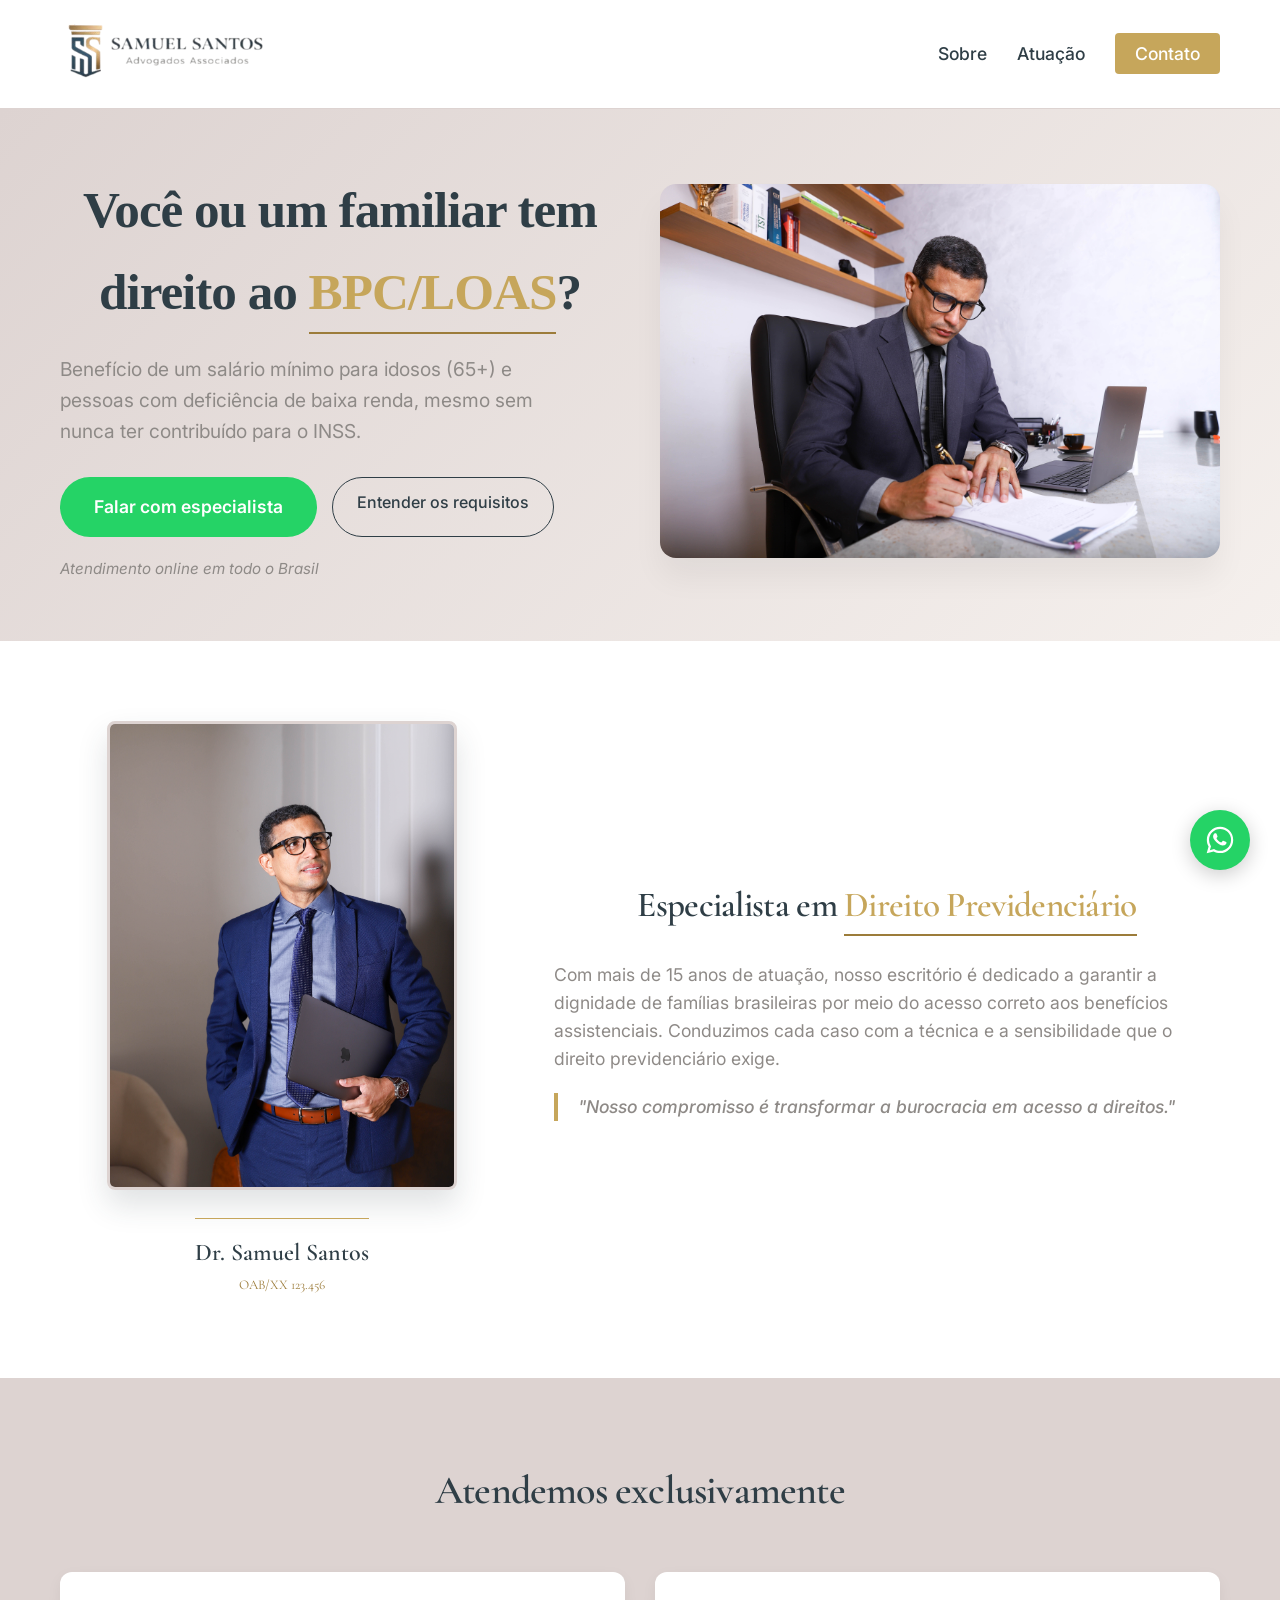
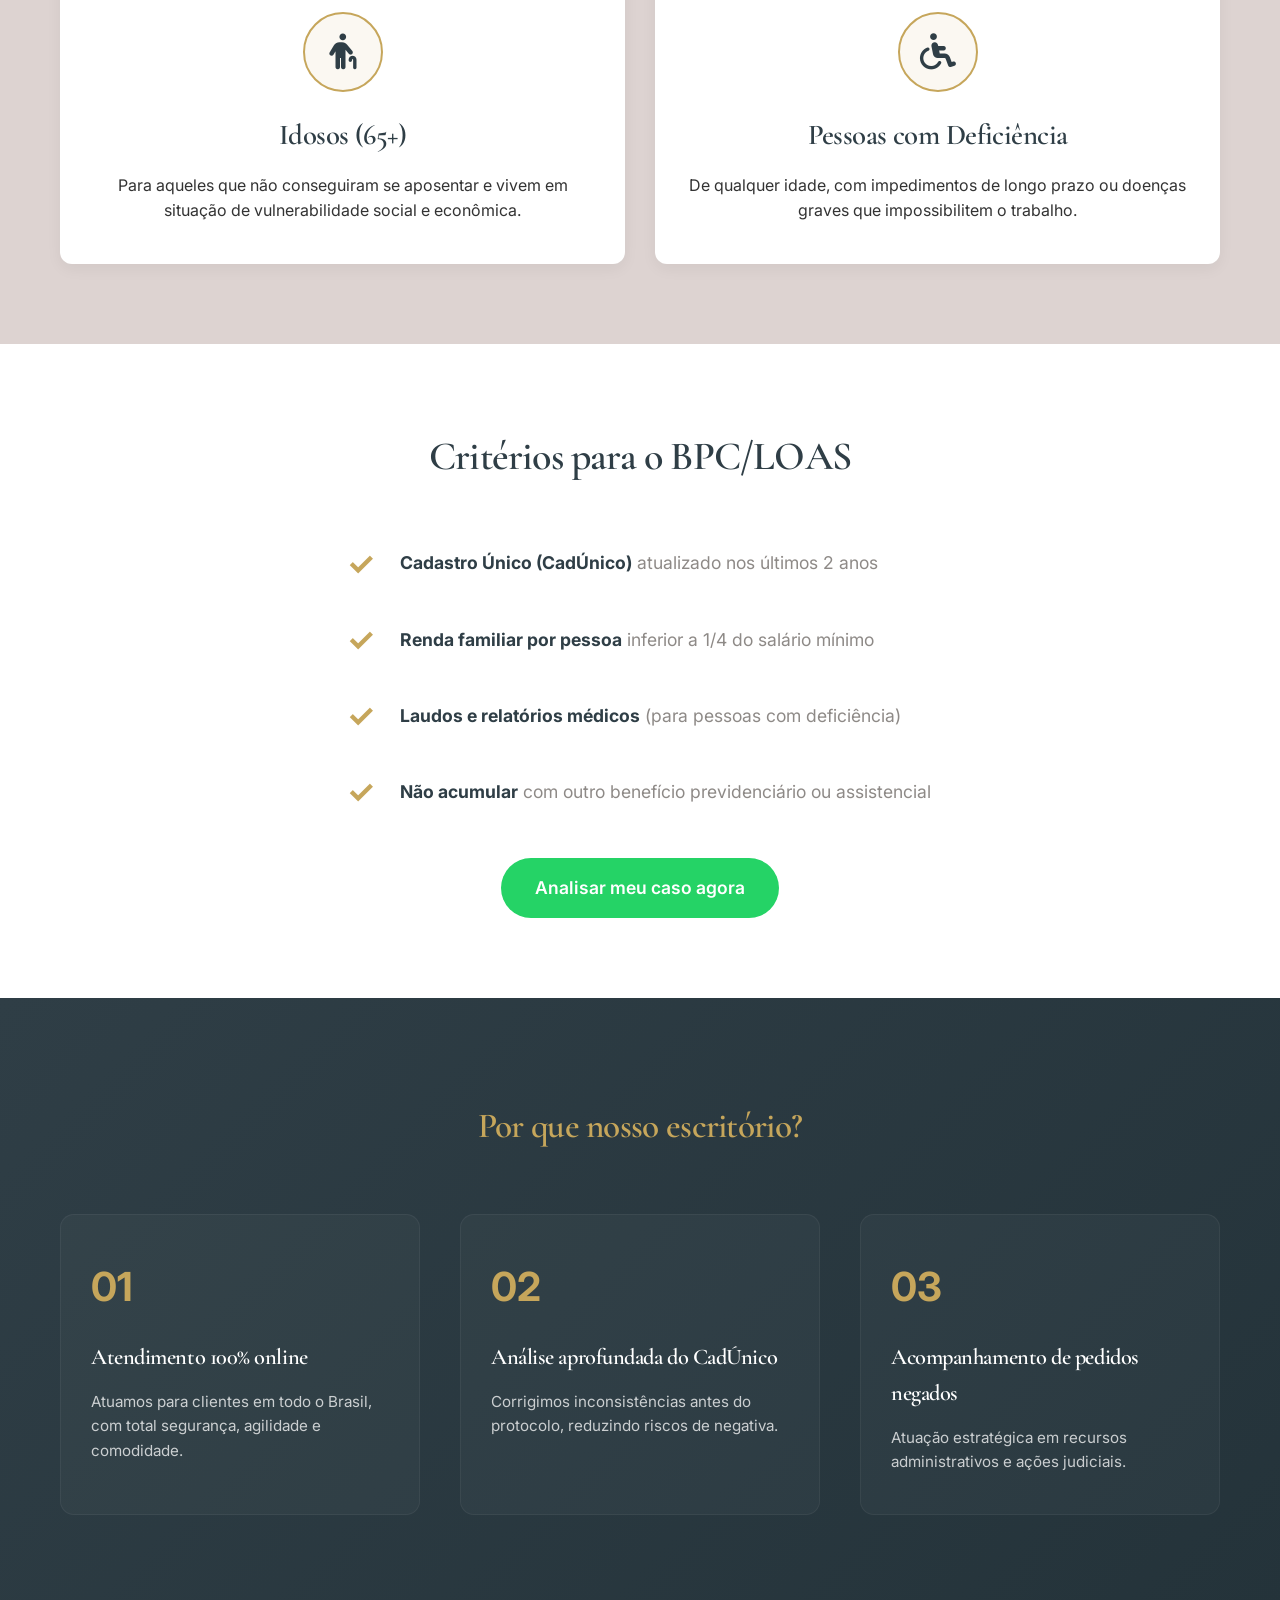
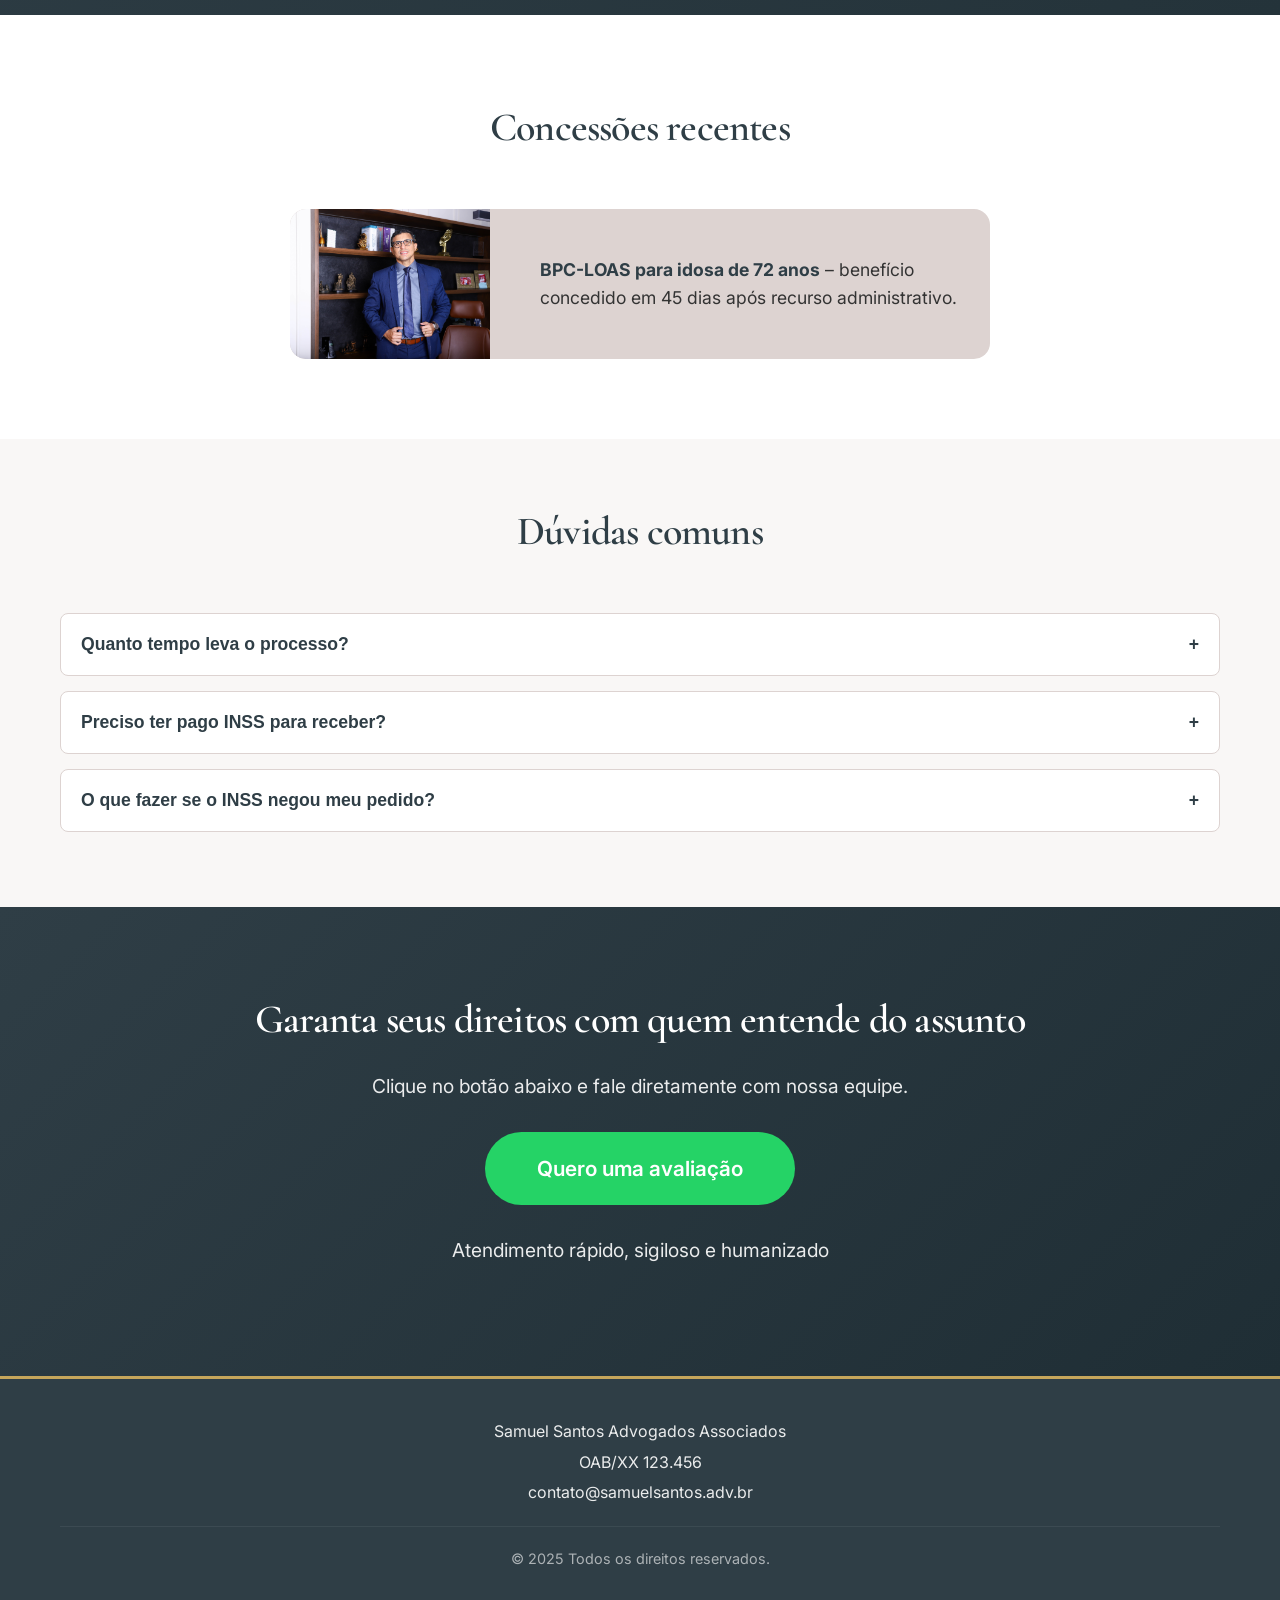
==== bpcLoas/index.html @ 6d3f8b05 "atualização de pastas" ====
<!DOCTYPE html>
<html lang="pt-BR">
<head>
    <meta charset="UTF-8">
    <meta name="viewport" content="width=device-width, initial-scale=1.0">
    <title>Samuel Santos Advogados - BPC/LOAS</title>
    
    <!-- CSS Externo -->
    <link rel="stylesheet" href="css/estilo.css">
    
    <!-- Fonte Google (opcional, para manter elegância) -->
    <link rel="preconnect" href="https://fonts.googleapis.com">
    <link rel="preconnect" href="https://fonts.gstatic.com" crossorigin>
    <link href="https://fonts.googleapis.com/css2?family=Cormorant+Garamond:wght@400;500;600;700&family=Inter:wght@300;400;500;600&display=swap" rel="stylesheet">
    <link rel="stylesheet" href="https://cdnjs.cloudflare.com/ajax/libs/font-awesome/6.5.1/css/all.min.css">
    <link rel="preconnect" href="https://fonts.googleapis.com">
    <link rel="preconnect" href="https://fonts.gstatic.com" crossorigin>
    <link href="https://fonts.googleapis.com/css2?family=DM+Sans:ital,opsz,wght@0,9..40,100..1000;1,9..40,100..1000&family=Quicksand:wght@300..700&display=swap" rel="stylesheet">
</head>
<body>
    <!-- HEADER COM LOGO -->
    <header class="cabecalho">
        <div class="container cabecalho-flex">
            <div class="logo">
                <img src="imagens/logo-samuel-santos.png" alt="Samuel Santos Advogados Associados" class="logo-img">
            </div>
            <nav class="menu-principal">
                <ul>
                    <li><a href="#sobre">Sobre</a></li>
                    <li><a href="#atuacao">Atuação</a></li>
                    <li><a href="#contato" class="btn-contato-header">Contato</a></li>
                </ul>
            </nav>
        </div>
    </header>

    <!-- HERO SECTION (DOBRA PRINCIPAL) -->
    <section class="hero">
        <div class="container hero-grid">
            <div class="hero-conteudo">
                <h1>Você ou um familiar tem direito ao <span class="destaque-dourado">BPC/LOAS</span>?</h1>
                <p class="subtitulo-hero">Benefício de um salário mínimo para idosos (65+) e pessoas com deficiência de baixa renda, mesmo sem nunca ter contribuído para o INSS.</p>
                <div class="hero-ctas">
                    <a href="https://wa.me/5511999999999" class="btn-whatsapp" target="_blank">Falar com especialista</a>
                    <a href="#requisitos" class="btn-secundario">Entender os requisitos</a>
                </div>
                <p class="nota-atendimento">Atendimento online em todo o Brasil</p>
            </div>
            <div class="hero-imagem">
                <!-- ESPAÇO PARA IMAGEM DE FUNDO (hero-bg.jpg) -->
                <img src="imagens/hero-bg.JPEG" alt="Atendimento jurídico humanizado" class="img-hero">
            </div>
        </div>
    </section>

    <!-- SEÇÃO SOBRE O ESCRITÓRIO (com foto do advogado) -->
    <section id="sobre" class="sobre">
        <div class="container sobre-grid">
            <div class="sobre-imagem">
                <!-- ESPAÇO PARA FOTO DO ADVOGADO (foto-advogado.jpg) -->
                <img src="imagens/foto-advogado.JPEG" alt="Dr. Samuel Santos" class="foto-advogado">
                <div class="assinatura-dourada">
                    <span>Dr. Samuel Santos</span>
                    <small>OAB/XX 123.456</small>
                </div>
            </div>
            <div class="sobre-texto">
                <h2>Especialista em <span class="destaque-dourado">Direito Previdenciário</span></h2>
                <p>Com mais de 15 anos de atuação, nosso escritório é dedicado a garantir a dignidade de famílias brasileiras por meio do acesso correto aos benefícios assistenciais. Conduzimos cada caso com a técnica e a sensibilidade que o direito previdenciário exige.</p>
                <p class="filosofia">"Nosso compromisso é transformar a burocracia em acesso a direitos."</p>
            </div>
        </div>
    </section>

    <!-- SEÇÃO "PARA QUEM É" (dois blocos: idosos e PcD) -->
    <section id="atuacao" class="publico">
        <div class="container">
            <h2 class="titulo-secao">Atendemos exclusivamente</h2>
            <div class="publico-grid">
                <div class="card-publico">
                    <div class="icone-card">
                        <i class="fa-solid fa-person-cane"></i>
                    </div>
                    <h3>Idosos (65+)</h3>
                    <p>Para aqueles que não conseguiram se aposentar e vivem em situação de vulnerabilidade social e econômica.</p>
                </div>
                <div class="card-publico">
                    <div class="icone-card">
                        <i class="fa-solid fa-wheelchair"></i>
                    </div>
                    <h3>Pessoas com Deficiência</h3>
                    <p>De qualquer idade, com impedimentos de longo prazo ou doenças graves que impossibilitem o trabalho.</p>
                </div>
            </div>
        </div>
    </section>

    <!-- SEÇÃO DE REQUISITOS (CHECKLIST INSTITUCIONAL) -->
    <section id="requisitos" class="requisitos">
        <div class="container">
            <h2 class="titulo-secao">Critérios para o BPC/LOAS</h2>
            <div class="requisitos-lista">
                <div class="item-requisito">
                    <span class="check-dourado">✓</span>
                    <p><strong>Cadastro Único (CadÚnico)</strong> atualizado nos últimos 2 anos</p>
                </div>
                <div class="item-requisito">
                    <span class="check-dourado">✓</span>
                    <p><strong>Renda familiar por pessoa</strong> inferior a 1/4 do salário mínimo</p>
                </div>
                <div class="item-requisito">
                    <span class="check-dourado">✓</span>
                    <p><strong>Laudos e relatórios médicos</strong> (para pessoas com deficiência)</p>
                </div>
                <div class="item-requisito">
                    <span class="check-dourado">✓</span>
                    <p><strong>Não acumular</strong> com outro benefício previdenciário ou assistencial</p>
                </div>
            </div>
            <div class="cta-requisitos">
                <a href="https://wa.me/5511999999999" class="btn-whatsapp">Analisar meu caso agora</a>
            </div>
        </div>
    </section>

    <!-- SEÇÃO DE DIFERENCIAIS (estilo site de referência) -->
    <section class="diferenciais">
        <div class="container">
            <h2 class="titulo-secao">Por que nosso escritório?</h2>

            <div class="diferenciais-grid">

                <div class="diferencial-item">
                    <div class="numero-dourado">01</div>
                    <h3>Atendimento 100% online</h3>
                    <p>Atuamos para clientes em todo o Brasil, com total segurança, agilidade e comodidade.</p>
                </div>

                <div class="diferencial-item">
                    <div class="numero-dourado">02</div>
                    <h3>Análise aprofundada do CadÚnico</h3>
                    <p>Corrigimos inconsistências antes do protocolo, reduzindo riscos de negativa.</p>
                </div>

                <div class="diferencial-item">
                    <div class="numero-dourado">03</div>
                    <h3>Acompanhamento de pedidos negados</h3>
                    <p>Atuação estratégica em recursos administrativos e ações judiciais.</p>
                </div>

            </div>
        </div>
    </section>

    <!-- SEÇÃO DE DECISÕES RECENTES (inspirada no site modelo) -->
    <section class="decisoes">
        <div class="container">
            <h2 class="titulo-secao">Concessões recentes</h2>
            <div class="card-decisao">
                <!-- ESPAÇO PARA IMAGEM (decisao-judicial.jpg) -->
                <img src="imagens/decisao-judicial.JPEG" alt="Decisão judicial favorável" class="img-decisao">
                <div class="decisao-texto">
                    <p><strong>BPC-LOAS para idosa de 72 anos</strong> – benefício concedido em 45 dias após recurso administrativo.</p>
                </div>
            </div>
        </div>
    </section>

    <!-- SEÇÃO DE PERGUNTAS FREQUENTES -->
    <section class="faq">
        <div class="container">
            <h2 class="titulo-secao">Dúvidas comuns</h2>
            <div class="faq-lista">
                <div class="faq-item">
                    <button class="faq-pergunta">Quanto tempo leva o processo?</button>
                    <div class="faq-resposta">
                        <p>O INSS tem até 45 dias para análise. Em caso de negativa, recursos e ações podem estender o prazo, mas atuamos para acelerar.</p>
                    </div>
                </div>
                <div class="faq-item">
                    <button class="faq-pergunta">Preciso ter pago INSS para receber?</button>
                    <div class="faq-resposta">
                        <p>Não. O BPC/LOAS é assistencial e não exige contribuição prévia.</p>
                    </div>
                </div>
                <div class="faq-item">
                    <button class="faq-pergunta">O que fazer se o INSS negou meu pedido?</button>
                    <div class="faq-resposta">
                        <p>Entre em contato conosco. Muitas negativas são revertidas com recurso adequado e nova documentação.</p>
                    </div>
                </div>
            </div>
        </div>
    </section>

    <!-- CTA FINAL E CONTATO -->
    <section id="contato" class="contato-final">
        <div class="container">
            <h2>Garanta seus direitos com quem entende do assunto</h2>
            <p>Clique no botão abaixo e fale diretamente com nossa equipe.</p>
            <a href="https://wa.me/5511999999999" class="btn-whatsapp btn-grande" target="_blank">
                Quero uma avaliação
            </a>
            <p class="nota-rodape">Atendimento rápido, sigiloso e humanizado</p>
        </div>
    </section>

    <!-- RODAPÉ -->
    <footer class="rodape">
        <div class="container">
            <div class="rodape-info">
                <p>Samuel Santos Advogados Associados</p>
                <p>OAB/XX 123.456</p>
                <p>contato@samuelsantos.adv.br</p>
            </div>
            <p class="copyright">© 2025 Todos os direitos reservados.</p>
        </div>
    </footer>

    <!-- BOTÃO FLUTUANTE WHATSAPP -->
    <a href="https://wa.me/5511999999999" class="whatsapp-float" target="_blank">
        <img src="data:image/svg+xml,%3Csvg xmlns='http://www.w3.org/2000/svg' width='32' height='32' viewBox='0 0 24 24' fill='%23ffffff'%3E%3Cpath d='M19.05 4.91A9.816 9.816 0 0 0 12.04 2c-5.46 0-9.91 4.45-9.91 9.91 0 1.75.46 3.45 1.32 4.95L2 22l5.25-1.38c1.45.79 3.08 1.21 4.74 1.21 5.46 0 9.91-4.45 9.91-9.91 0-2.65-1.03-5.14-2.9-7.01zm-7.01 15.24c-1.48 0-2.93-.4-4.2-1.15l-.3-.18-3.12.82.83-3.04-.2-.31a8.264 8.264 0 0 1-1.26-4.38c0-4.54 3.7-8.24 8.24-8.24 2.2 0 4.27.86 5.82 2.42a8.183 8.183 0 0 1 2.41 5.83c.02 4.54-3.68 8.23-8.22 8.23z'/%3E%3Cpath d='M16.15 13.4c-.24-.12-1.43-.71-1.65-.79-.22-.08-.38-.12-.54.12-.16.24-.63.79-.77.95-.14.16-.29.18-.53.06-.24-.12-1.01-.37-1.92-1.18-.71-.63-1.19-1.41-1.33-1.65-.14-.24-.02-.37.1-.49.11-.11.24-.29.36-.43.12-.14.16-.24.24-.4.08-.16.04-.3-.02-.42-.06-.12-.54-1.3-.74-1.78-.2-.48-.4-.42-.55-.43h-.47c-.16 0-.42.06-.64.3-.22.24-.86.84-.86 2.05 0 1.21.88 2.38 1 2.54.12.16 1.73 2.64 4.19 3.62.59.23 1.05.37 1.41.47.59.16 1.13.14 1.56.09.48-.06 1.48-.61 1.69-1.2.21-.59.21-1.1.15-1.21-.06-.11-.22-.17-.46-.29z'/%3E%3C/svg%3E" alt="WhatsApp">
    </a>

    <!-- JS Externo -->
    <script src="js/scripts.js"></script>
</body>
</html>
---- bpcLoas/css/estilo.css ----
/* ===== VARIÁVEIS ===== */
:root {
    --bege-claro: #DDD3D1;
    --azul-petroleo: #2F3E46;
    --dourado-met: #C6A65B;
    --dourado-escuro: #9C7C3A;
    --cinza-medio: #8E8A87;
    --branco: #FFFFFF;
    --preto-suave: #333333;
}

/* ===== RESET E BASE ===== */
* {
    margin: 0;
    padding: 0;
    box-sizing: border-box;
}

body {
    font-family: 'Inter', sans-serif;
    color: var(--preto-suave);
    background-color: var(--branco);
    line-height: 1.6;
}

h1, h2, h3, h4 {
    font-family: 'Cormorant Garamond', serif;
    font-weight: 600;
    letter-spacing: -0.02em;
}

.container {
    max-width: 1200px;
    margin: 0 auto;
    padding: 0 20px;
}

/* ===== CABEÇALHO ===== */
.cabecalho {
    background-color: var(--branco);
    border-bottom: 1px solid var(--bege-claro);
    padding: 20px 0;
    position: sticky;
    top: 0;
    z-index: 100;
}

.cabecalho-flex {
    display: flex;
    justify-content: space-between;
    align-items: center;
    flex-wrap: wrap;
}

.logo-img {
    max-height: 60px;
    width: auto;
}

.menu-principal ul {
    display: flex;
    list-style: none;
    gap: 30px;
    align-items: center;
}

.menu-principal a {
    text-decoration: none;
    color: var(--azul-petroleo);
    font-weight: 500;
    font-size: 1.1rem;
    transition: color 0.2s;
}

.menu-principal a:hover {
    color: var(--dourado-met);
}

.btn-contato-header {
    background-color: var(--dourado-met);
    color: var(--branco) !important;
    padding: 10px 20px;
    border-radius: 4px;
    transition: background-color 0.2s;
}

.btn-contato-header:hover {
    background-color: var(--dourado-escuro);
    color: var(--branco);
}

/* ===== BOTÕES ===== */
.btn-whatsapp {
    display: inline-block;
    background-color: #25D366; /* Verde WhatsApp mantido para reconhecimento */
    color: white;
    text-decoration: none;
    padding: 14px 32px;
    border-radius: 50px;
    font-weight: 600;
    font-size: 1.1rem;
    transition: all 0.3s;
    border: 2px solid transparent;
}

.btn-whatsapp:hover {
    background-color: #20b859;
    transform: translateY(-2px);
    box-shadow: 0 10px 20px rgba(0,0,0,0.1);
}

.btn-secundario {
    display: inline-block;
    background-color: transparent;
    color: var(--azul-petroleo);
    text-decoration: none;
    padding: 12px 24px;
    border-radius: 50px;
    font-weight: 500;
    border: 1px solid var(--azul-petroleo);
    transition: all 0.2s;
}

.btn-secundario:hover {
    background-color: var(--azul-petroleo);
    color: var(--branco);
}

/* ===== HERO ===== */
.hero {
    background: linear-gradient(135deg, var(--bege-claro) 0%, #F5F0ED 100%);
    padding: 60px 0;
}

.hero-grid {
    display: grid;
    grid-template-columns: 1fr 1fr;
    gap: 40px;
    align-items: center;
}

.hero-conteudo h1 {
    font-family: "Playfair Display", serif;
    font-optical-sizing: auto;
    font-weight: 600;
    font-style: normal;
    font-size: clamp(2rem, 5vw, 3.2rem);
    color: var(--azul-petroleo);
    margin-bottom: 20px;
    text-align: center;
}

.destaque-dourado {
    color: var(--dourado-met);
    border-bottom: 2px solid var(--dourado-escuro);
    display: inline-block;
}

.subtitulo-hero {
    font-size: 1.2rem;
    color: var(--cinza-medio);
    margin-bottom: 30px;
    max-width: 500px;
}

.hero-ctas {
    display: flex;
    gap: 15px;
    flex-wrap: wrap;
    margin-bottom: 20px;
}

.nota-atendimento {
    font-size: 0.95rem;
    color: var(--cinza-medio);
    font-style: italic;
}

.img-hero {
    width: 100%;
    border-radius: 16px;
    box-shadow: 0 20px 30px rgba(0,0,0,0.05);
}

/* ===== SOBRE ===== */
.sobre {
    padding: 80px 0;
    background-color: var(--branco);
}

.sobre-grid {
    display: grid;
    grid-template-columns: 1fr 1.5fr;
    gap: 50px;
    align-items: center;
}

.sobre-imagem {
    text-align: center;
}

.foto-advogado {
    width: 100%;
    max-width: 350px;
    border-radius: 8px;
    box-shadow: 0 15px 30px rgba(47, 62, 70, 0.15);
    border: 3px solid var(--bege-claro);
}

.assinatura-dourada {
    margin-top: 20px;
    font-family: 'Cormorant Garamond', serif;
    color: var(--dourado-escuro);
    border-top: 1px solid var(--dourado-met);
    padding-top: 15px;
    display: inline-block;
}

.assinatura-dourada span {
    font-size: 1.5rem;
    font-weight: 600;
    display: block;
    color: var(--azul-petroleo);
}

.sobre-texto h2 {
    text-align: center;
    font-size: 2.2rem;
    color: var(--azul-petroleo);
    margin-bottom: 25px;
}

.sobre-texto p {
    font-size: 1.1rem;
    color: var(--cinza-medio);
    margin-bottom: 20px;
}

.filosofia {
    font-style: italic;
    border-left: 4px solid var(--dourado-met);
    padding-left: 20px;
    font-weight: 500;
}

/* ===== PÚBLICO ===== */
.publico {
    padding: 80px 0;
    background-color: var(--bege-claro);
}

.titulo-secao {
    text-align: center;
    font-size: 2.5rem;
    color: var(--azul-petroleo);
    margin-bottom: 50px;
}

.publico-grid {
    display: grid;
    grid-template-columns: repeat(2, 1fr);
    gap: 30px;
}

.card-publico {
    background: var(--branco);
    padding: 40px 30px;
    border-radius: 12px;
    text-align: center;
    box-shadow: 0 5px 15px rgba(0,0,0,0.05);
    transition: transform 0.3s ease, box-shadow 0.3s ease;
}

.card-publico:hover {
    transform: translateY(-6px);
    box-shadow: 0 8px 25px rgba(0,0,0,0.08);
}

/* Container do ícone */
.icone-card {
    display: flex;
    justify-content: center;
    align-items: center;
    margin-bottom: 20px;
}

/* Ícone */
.icone-card i {
    font-size: 36px;
    color: var(--azul-petroleo);
    
    width: 80px;
    height: 80px;
    display: flex;
    justify-content: center;
    align-items: center;

    border-radius: 50%;
    border: 2px solid var(--dourado-met);
    background-color: rgba(198,166,91,0.08); /* dourado bem suave */
    
    transition: all 0.3s ease;
}

/* Hover elegante */
.card-publico:hover .icone-card i {
    background-color: var(--dourado-met);
    color: #fff;
    transform: scale(1.05);
}

.card-publico h3 {
    font-size: 1.8rem;
    color: var(--azul-petroleo);
    margin-bottom: 15px;
}
/* ===== REQUISITOS ===== */
.requisitos {
    padding: 80px 0;
    background-color: var(--branco);
}

.requisitos-lista {
    max-width: 600px;
    margin: 0 auto 40px;
}

.item-requisito {
    display: flex;
    gap: 20px;
    margin-bottom: 25px;
    align-items: center;
}

.check-dourado {
    color: var(--dourado-met);
    font-size: 2rem;
    font-weight: bold;
    min-width: 40px;
    text-align: center;
}

.item-requisito p {
    font-size: 1.1rem;
    color: var(--cinza-medio);
    margin: 0;
}

.item-requisito strong {
    color: var(--azul-petroleo);
}

.cta-requisitos {
    text-align: center;
}

/* ===== DIFERENCIAIS ===== */

.diferenciais {
    background: linear-gradient(135deg, var(--azul-petroleo), #24333a);
    padding: 100px 0;
    color: var(--branco);
}

.diferenciais .titulo-secao {
    text-align: center;
    margin-bottom: 60px;
    font-size: 2.2rem;
    font-weight: 600;
    color: #C6A65B;
}

.diferenciais-grid {
    display: grid;
    grid-template-columns: repeat(3, 1fr);
    gap: 40px;
}

/* Card */
.diferencial-item {
    background: rgba(255,255,255,0.03);
    padding: 40px 30px;
    border-radius: 14px;
    transition: all 0.3s ease;
    border: 1px solid rgba(255,255,255,0.05);
}

.diferencial-item:hover {
    transform: translateY(-8px);
    background: rgba(255,255,255,0.06);
    border-color: var(--dourado-met);
}

/* Número */
.numero-dourado {
    font-size: 2.5rem;
    font-weight: 700;
    color: var(--dourado-met);
    margin-bottom: 20px;
    display: block;
}

/* Título */
.diferencial-item h3 {
    font-size: 1.4rem;
    margin-bottom: 15px;
    color: var(--branco);
}

/* Texto */
.diferencial-item p {
    color: rgba(255,255,255,0.75);
    line-height: 1.6;
    font-size: 0.95rem;
}

/* Responsivo */
@media (max-width: 992px) {
    .diferenciais-grid {
        grid-template-columns: 1fr;
    }
}

/* ===== DECISÕES ===== */
.decisoes {
    padding: 80px 0;
}

.card-decisao {
    display: flex;
    gap: 30px;
    align-items: center;
    background: var(--bege-claro);
    border-radius: 16px;
    overflow: hidden;
    max-width: 700px;
    margin: 0 auto;
}

.img-decisao {
    width: 200px;
    height: 150px;
    object-fit: cover;
}

.decisao-texto {
    padding: 20px;
    font-size: 1.1rem;
}

.decisao-texto strong {
    color: var(--azul-petroleo);
}

/* ===== FAQ ===== */
.faq {
    padding: 60px 0;
    background-color: #F9F7F6;
}

.faq-item {
    background: var(--branco);
    border-radius: 8px;
    margin-bottom: 15px;
    border: 1px solid var(--bege-claro);
}

.faq-pergunta {
    width: 100%;
    text-align: left;
    padding: 20px;
    background: none;
    border: none;
    font-size: 1.1rem;
    font-weight: 600;
    color: var(--azul-petroleo);
    cursor: pointer;
    position: relative;
}

.faq-resposta {
    padding: 0 20px 20px;
    display: none;
    color: var(--cinza-medio);
}

.faq-resposta.ativa {
    display: block;
}

/* ===== CONTATO FINAL ===== */
.contato-final {
    padding: 80px 0;
    text-align: center;
    background: linear-gradient(135deg, var(--azul-petroleo) 0%, #1F2E35 100%);
    color: var(--branco);
}

.contato-final h2 {
    font-size: 2.5rem;
    margin-bottom: 20px;
    color: var(--branco);
}

.contato-final p {
    margin-bottom: 30px;
    font-size: 1.2rem;
    opacity: 0.9;
}

.btn-grande {
    padding: 18px 50px;
    font-size: 1.3rem;
}

.nota-rodape {
    margin-top: 30px;
    font-size: 0.95rem;
    opacity: 0.7;
}

/* ===== RODAPÉ ===== */
.rodape {
    background-color: var(--azul-petroleo);
    color: var(--branco);
    padding: 40px 0;
    border-top: 3px solid var(--dourado-met);
}

.rodape-info {
    text-align: center;
    margin-bottom: 20px;
}

.rodape-info p {
    margin-bottom: 5px;
    opacity: 0.9;
}

.copyright {
    text-align: center;
    font-size: 0.9rem;
    opacity: 0.6;
    border-top: 1px solid rgba(255,255,255,0.1);
    padding-top: 20px;
}

/* ===== WHATSAPP FLOAT ===== */
.whatsapp-float {
    position: fixed;
    bottom: 30px;
    right: 30px;
    background-color: #25D366;
    width: 60px;
    height: 60px;
    border-radius: 50%;
    display: flex;
    align-items: center;
    justify-content: center;
    box-shadow: 0 5px 20px rgba(0,0,0,0.2);
    transition: all 0.3s;
    z-index: 1000;
}

.whatsapp-float:hover {
    transform: scale(1.1);
    background-color: #20b859;
}

.whatsapp-float img {
    width: 32px;
    height: 32px;
}

/* ===== RESPONSIVIDADE ===== */
@media (max-width: 768px) {
    .hero-grid,
    .sobre-grid,
    .publico-grid,
    .diferenciais-grid {
        grid-template-columns: 1fr;
    }
    
    .menu-principal{
        display: none;
    }

    .hero-ctas {
        flex-direction: column;
    }

    .cabecalho{
        display: flex;
        height: 70px;
        align-items: center;
        justify-content: center;
    }

    .hero{
        padding-top: 20px;
        padding-bottom: 20px;
    }

    .logo-img{
        height: 50px;
    }
    
    .btn-whatsapp, 
    .btn-secundario {
        text-align: center;
        justify-content: center;
        align-items: center;
        width: 100%;
    }
    
    .card-decisao {
        flex-direction: column;
    }
    
    .img-decisao {
        width: 100%;
        height: auto;
    }
    
    .cabecalho-flex {
        flex-direction: column;
        gap: 15px;
    }
    
    .menu-principal ul {
        gap: 20px;
    }
}
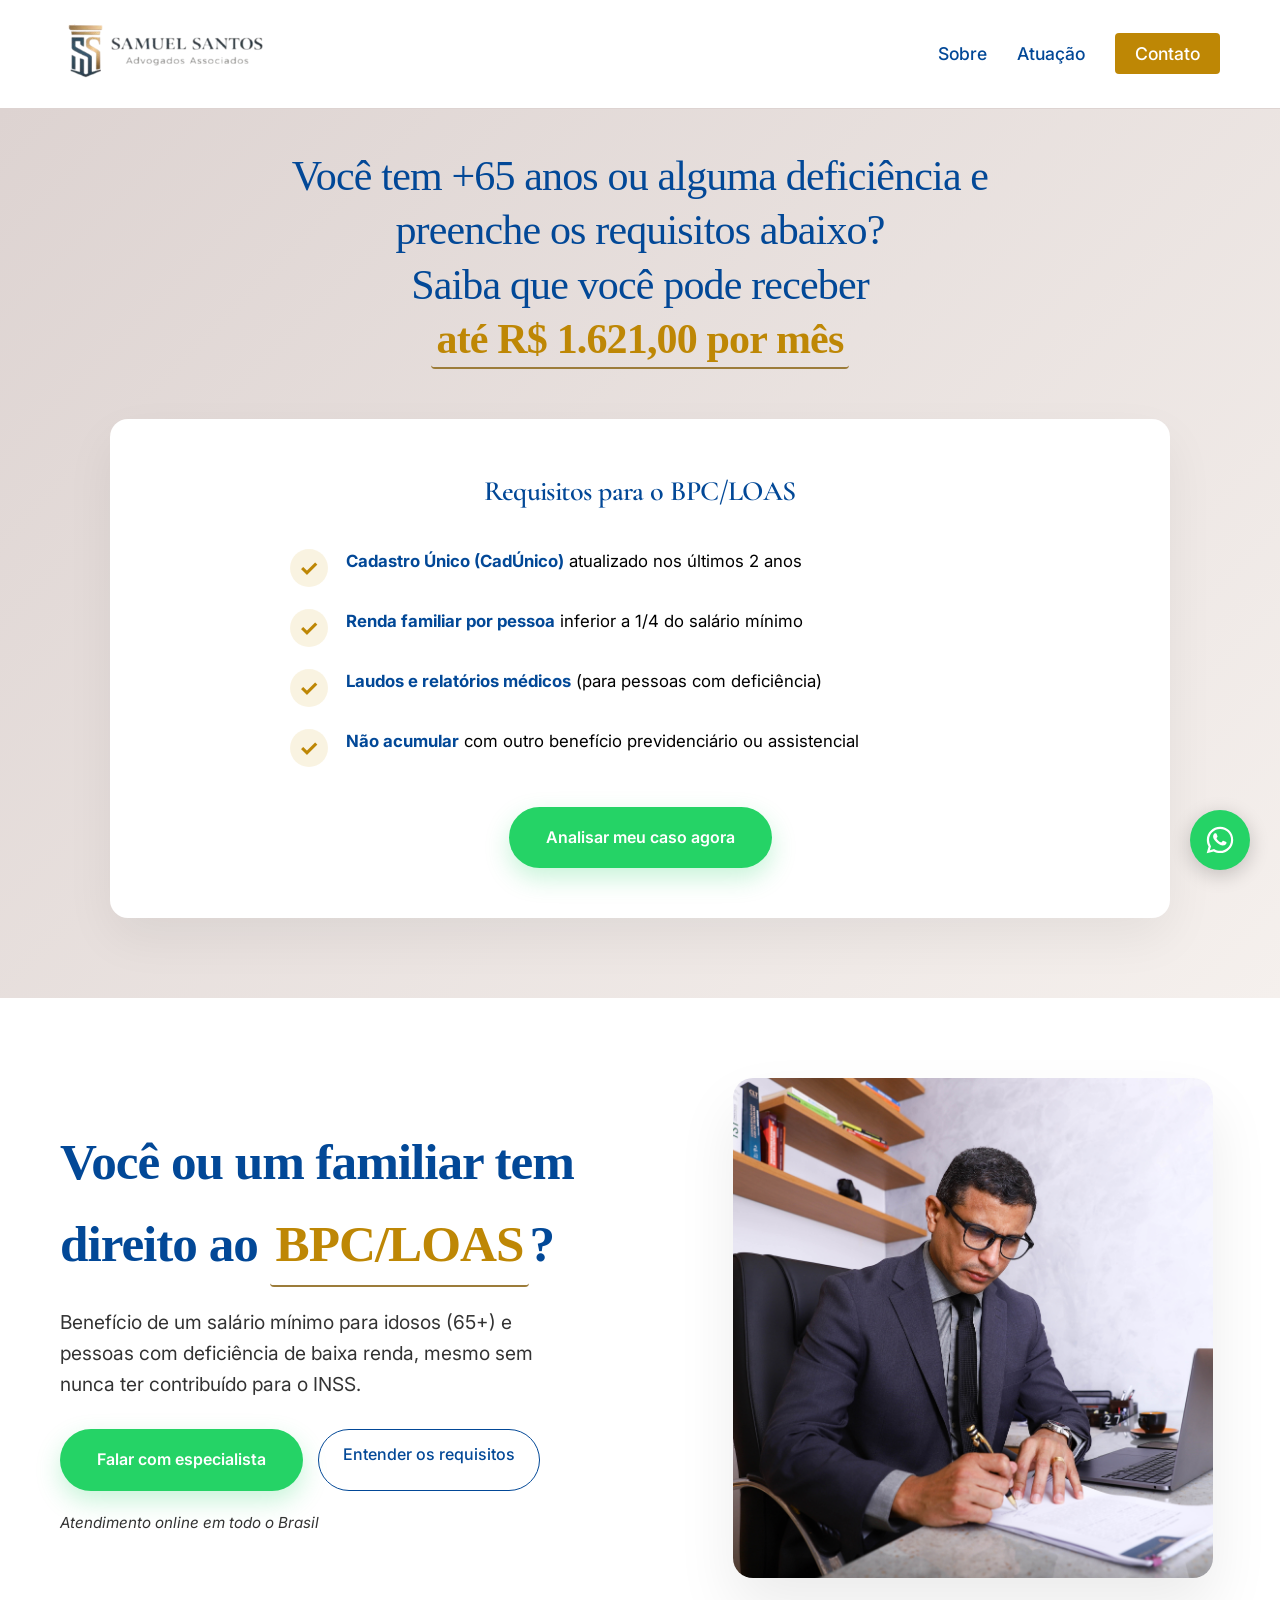
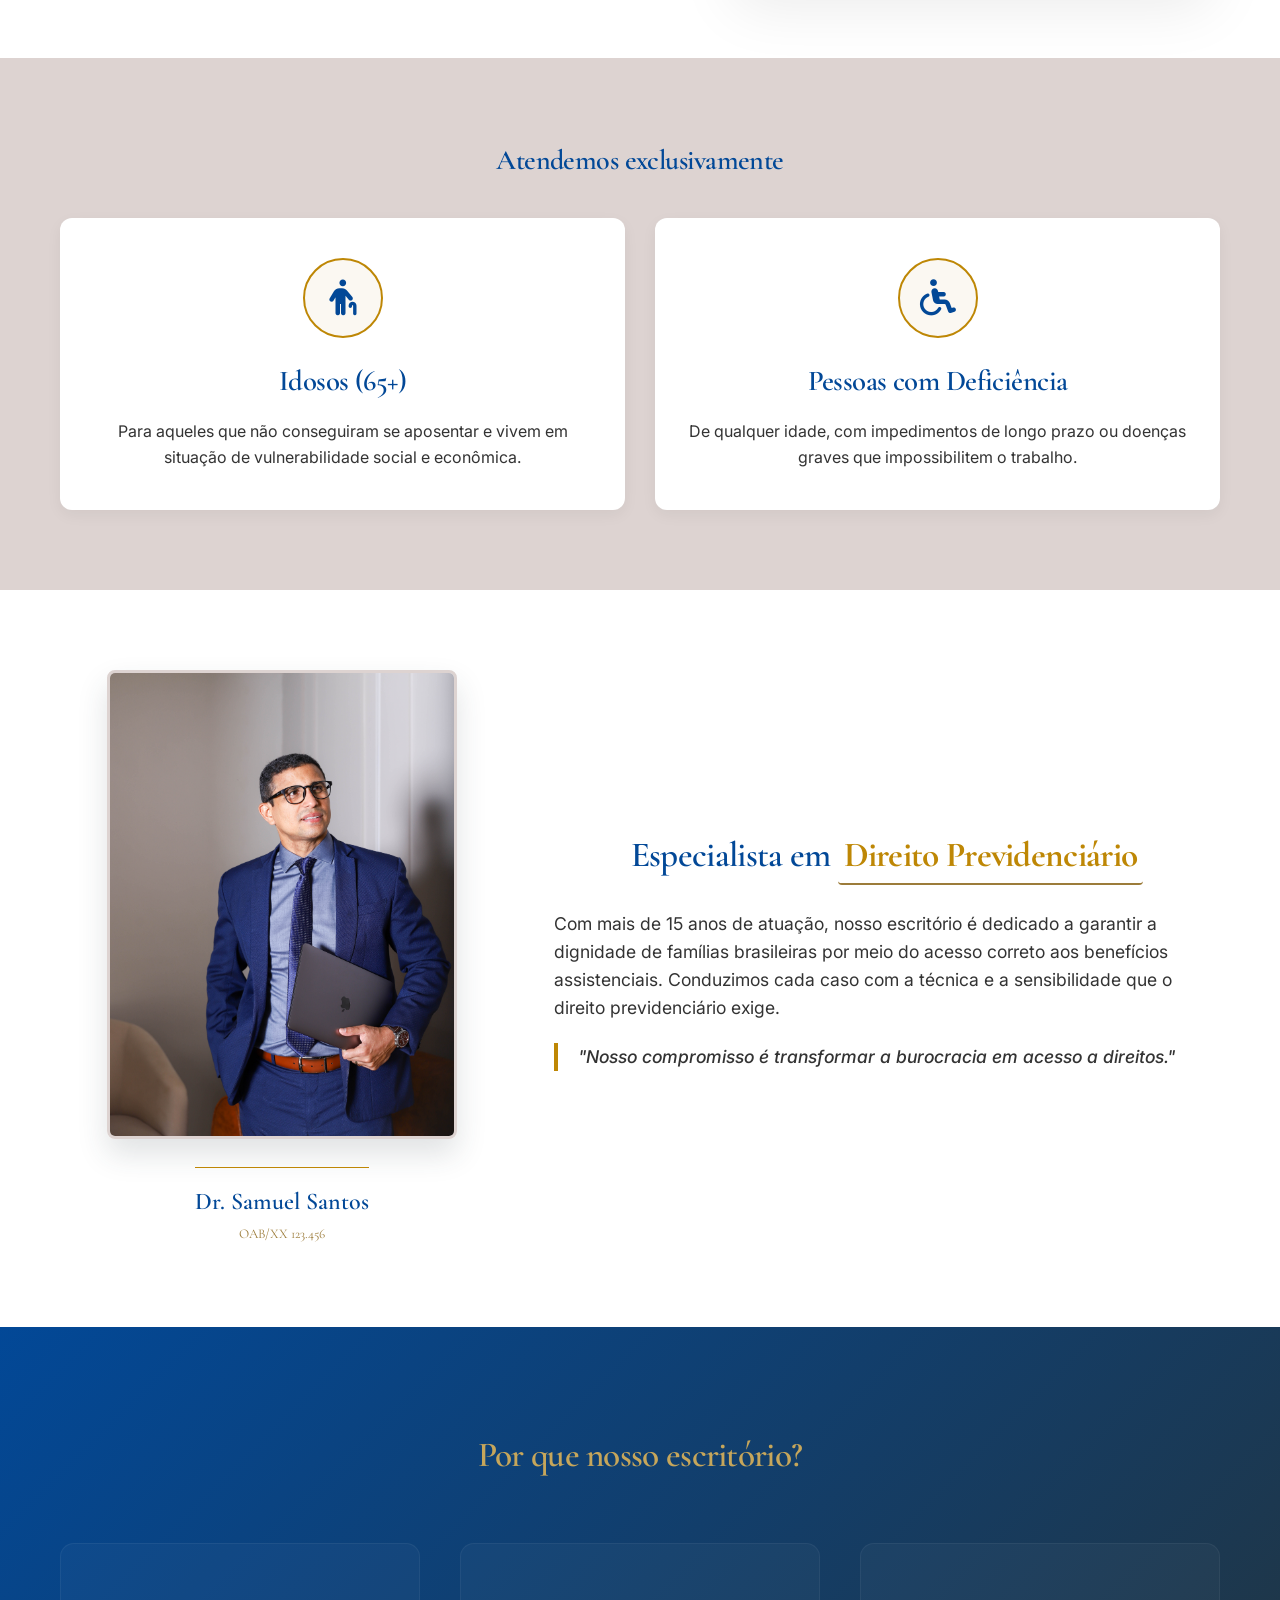
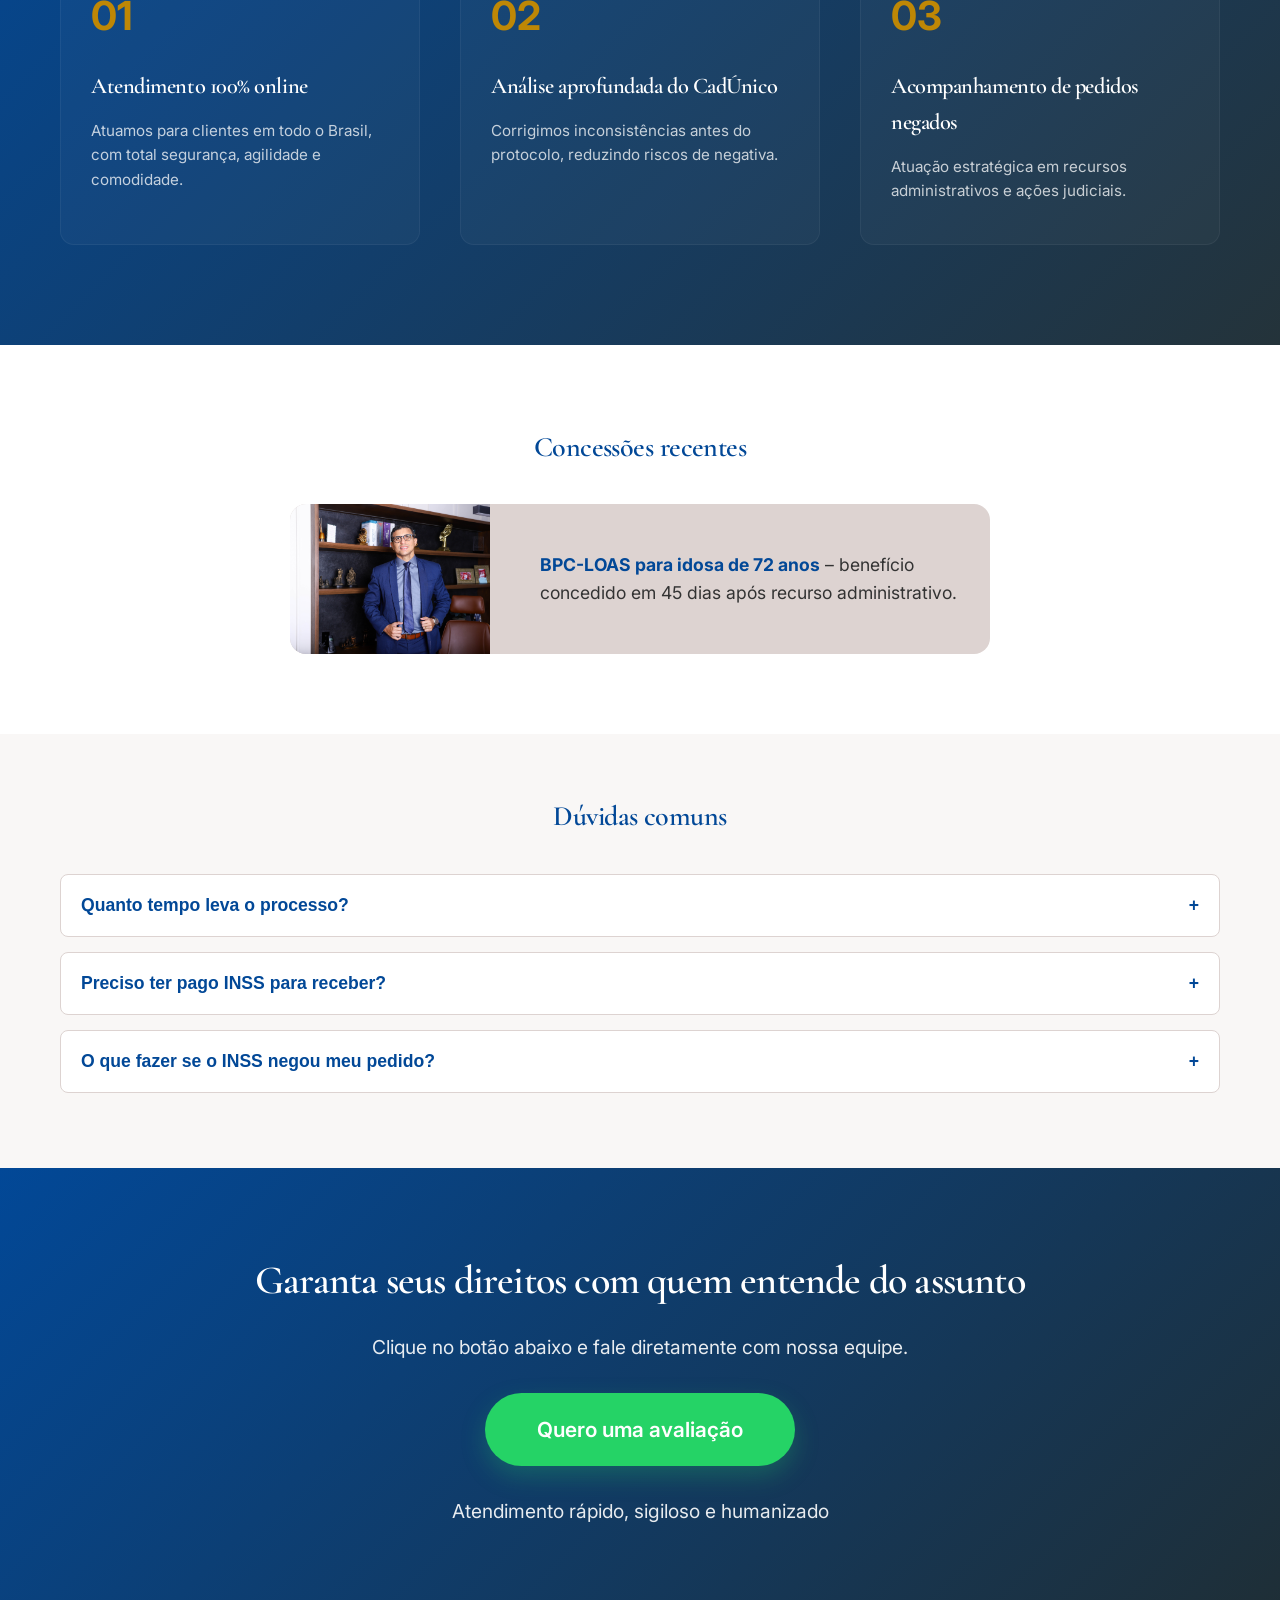
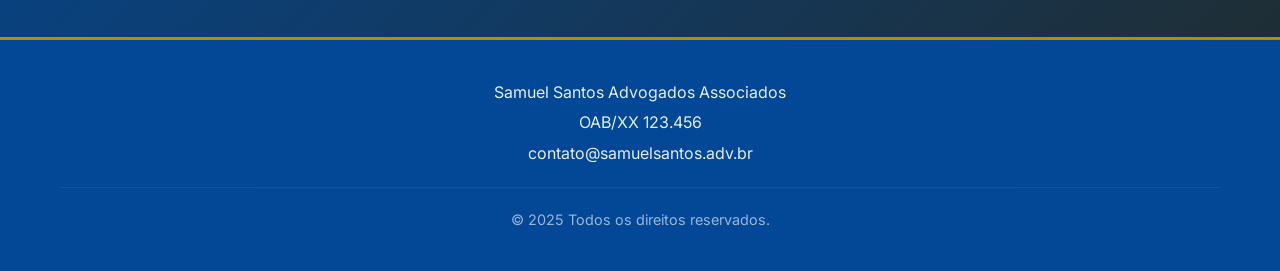
==== commit 37f54851: "Add files via upload" ====
--- a/bpcLoas/index.html
+++ b/bpcLoas/index.html
@@ -34,6 +34,53 @@
         </div>
     </header>
 
+   <section id="requisitos" class="requisitos">
+        <div class="container requisitos-wrapper">
+            
+            <div class="hero-conteudo-requisitos">
+                <h1>
+                    Você tem +65 anos ou alguma deficiência e preenche os requisitos abaixo?
+                    <br>
+                    Saiba que você pode receber 
+                    <span class="destaque-dourado">até R$ 1.621,00 por mês</span>
+                </h1>
+            </div>
+
+            <div class="box-requisitos">
+                <h2 class="titulo-secao">Requisitos para o BPC/LOAS</h2>
+
+                <div class="requisitos-lista">
+                    <div class="item-requisito">
+                        <span class="check-dourado">✓</span>
+                        <p><strong>Cadastro Único (CadÚnico)</strong> atualizado nos últimos 2 anos</p>
+                    </div>
+
+                    <div class="item-requisito">
+                        <span class="check-dourado">✓</span>
+                        <p><strong>Renda familiar por pessoa</strong> inferior a 1/4 do salário mínimo</p>
+                    </div>
+
+                    <div class="item-requisito">
+                        <span class="check-dourado">✓</span>
+                        <p><strong>Laudos e relatórios médicos</strong> (para pessoas com deficiência)</p>
+                    </div>
+
+                    <div class="item-requisito">
+                        <span class="check-dourado">✓</span>
+                        <p><strong>Não acumular</strong> com outro benefício previdenciário ou assistencial</p>
+                    </div>
+                </div>
+
+                <div class="cta-requisitos">
+                    <a href="https://wa.me/5511999999999" class="btn-whatsapp">
+                        Analisar meu caso agora
+                    </a>
+                </div>
+            </div>
+
+        </div>
+    </section>
+
     <!-- HERO SECTION (DOBRA PRINCIPAL) -->
     <section class="hero">
         <div class="container hero-grid">
@@ -52,6 +99,29 @@
             </div>
         </div>
     </section>
+    
+    <!-- SEÇÃO "PARA QUEM É" (dois blocos: idosos e PcD) -->
+    <section id="atuacao" class="publico">
+        <div class="container">
+            <h2 class="titulo-secao">Atendemos exclusivamente</h2>
+            <div class="publico-grid">
+                <div class="card-publico">
+                    <div class="icone-card">
+                        <i class="fa-solid fa-person-cane"></i>
+                    </div>
+                    <h3>Idosos (65+)</h3>
+                    <p>Para aqueles que não conseguiram se aposentar e vivem em situação de vulnerabilidade social e econômica.</p>
+                </div>
+                <div class="card-publico">
+                    <div class="icone-card">
+                        <i class="fa-solid fa-wheelchair"></i>
+                    </div>
+                    <h3>Pessoas com Deficiência</h3>
+                    <p>De qualquer idade, com impedimentos de longo prazo ou doenças graves que impossibilitem o trabalho.</p>
+                </div>
+            </div>
+        </div>
+    </section>
 
     <!-- SEÇÃO SOBRE O ESCRITÓRIO (com foto do advogado) -->
     <section id="sobre" class="sobre">
@@ -62,66 +132,16 @@
                 <div class="assinatura-dourada">
                     <span>Dr. Samuel Santos</span>
                     <small>OAB/XX 123.456</small>
-                </div>
-            </div>
+                </div>    
+            </div>    
             <div class="sobre-texto">
                 <h2>Especialista em <span class="destaque-dourado">Direito Previdenciário</span></h2>
                 <p>Com mais de 15 anos de atuação, nosso escritório é dedicado a garantir a dignidade de famílias brasileiras por meio do acesso correto aos benefícios assistenciais. Conduzimos cada caso com a técnica e a sensibilidade que o direito previdenciário exige.</p>
                 <p class="filosofia">"Nosso compromisso é transformar a burocracia em acesso a direitos."</p>
-            </div>
-        </div>
-    </section>
-
-    <!-- SEÇÃO "PARA QUEM É" (dois blocos: idosos e PcD) -->
-    <section id="atuacao" class="publico">
-        <div class="container">
-            <h2 class="titulo-secao">Atendemos exclusivamente</h2>
-            <div class="publico-grid">
-                <div class="card-publico">
-                    <div class="icone-card">
-                        <i class="fa-solid fa-person-cane"></i>
-                    </div>
-                    <h3>Idosos (65+)</h3>
-                    <p>Para aqueles que não conseguiram se aposentar e vivem em situação de vulnerabilidade social e econômica.</p>
-                </div>
-                <div class="card-publico">
-                    <div class="icone-card">
-                        <i class="fa-solid fa-wheelchair"></i>
-                    </div>
-                    <h3>Pessoas com Deficiência</h3>
-                    <p>De qualquer idade, com impedimentos de longo prazo ou doenças graves que impossibilitem o trabalho.</p>
-                </div>
-            </div>
-        </div>
-    </section>
-
-    <!-- SEÇÃO DE REQUISITOS (CHECKLIST INSTITUCIONAL) -->
-    <section id="requisitos" class="requisitos">
-        <div class="container">
-            <h2 class="titulo-secao">Critérios para o BPC/LOAS</h2>
-            <div class="requisitos-lista">
-                <div class="item-requisito">
-                    <span class="check-dourado">✓</span>
-                    <p><strong>Cadastro Único (CadÚnico)</strong> atualizado nos últimos 2 anos</p>
-                </div>
-                <div class="item-requisito">
-                    <span class="check-dourado">✓</span>
-                    <p><strong>Renda familiar por pessoa</strong> inferior a 1/4 do salário mínimo</p>
-                </div>
-                <div class="item-requisito">
-                    <span class="check-dourado">✓</span>
-                    <p><strong>Laudos e relatórios médicos</strong> (para pessoas com deficiência)</p>
-                </div>
-                <div class="item-requisito">
-                    <span class="check-dourado">✓</span>
-                    <p><strong>Não acumular</strong> com outro benefício previdenciário ou assistencial</p>
-                </div>
-            </div>
-            <div class="cta-requisitos">
-                <a href="https://wa.me/5511999999999" class="btn-whatsapp">Analisar meu caso agora</a>
-            </div>
-        </div>
-    </section>
+            </div>    
+        </div>    
+    </section>    
+
 
     <!-- SEÇÃO DE DIFERENCIAIS (estilo site de referência) -->
     <section class="diferenciais">
--- a/bpcLoas/css/estilo.css
+++ b/bpcLoas/css/estilo.css
@@ -1,10 +1,10 @@
 /* ===== VARIÁVEIS ===== */
 :root {
     --bege-claro: #DDD3D1;
-    --azul-petroleo: #2F3E46;
-    --dourado-met: #C6A65B;
+    --azul-petroleo: #024897;
+    --dourado-met: #be8705;
     --dourado-escuro: #9C7C3A;
-    --cinza-medio: #8E8A87;
+    --cinza-medio: #000000;
     --branco: #FFFFFF;
     --preto-suave: #333333;
 }
@@ -128,41 +128,42 @@
 
 /* ===== HERO ===== */
 .hero {
-    background: linear-gradient(135deg, var(--bege-claro) 0%, #F5F0ED 100%);
-    padding: 60px 0;
+    background: var(--branco);
+    padding: 80px 0;
 }
 
 .hero-grid {
     display: grid;
-    grid-template-columns: 1fr 1fr;
-    gap: 40px;
-    align-items: center;
-}
-
+    grid-template-columns: 1.1fr 0.9fr;
+    gap: 60px;
+    align-items: center;
+}
+
+/* TÍTULO */
 .hero-conteudo h1 {
     font-family: "Playfair Display", serif;
-    font-optical-sizing: auto;
     font-weight: 600;
-    font-style: normal;
     font-size: clamp(2rem, 5vw, 3.2rem);
     color: var(--azul-petroleo);
     margin-bottom: 20px;
-    text-align: center;
-}
-
+}
+
+/* Destaque dourado */
 .destaque-dourado {
     color: var(--dourado-met);
     border-bottom: 2px solid var(--dourado-escuro);
     display: inline-block;
 }
 
+/* Subtítulo */
 .subtitulo-hero {
     font-size: 1.2rem;
-    color: var(--cinza-medio);
+    color: var(--preto-suave);
     margin-bottom: 30px;
     max-width: 500px;
 }
 
+/* CTAs */
 .hero-ctas {
     display: flex;
     gap: 15px;
@@ -170,16 +171,65 @@
     margin-bottom: 20px;
 }
 
+/* Nota */
 .nota-atendimento {
     font-size: 0.95rem;
-    color: var(--cinza-medio);
+    color: var(--preto-suave);
     font-style: italic;
+}
+
+/* IMAGEM */
+.hero-imagem {
+    display: flex;
+    justify-content: center;
+    align-items: center;
 }
 
 .img-hero {
     width: 100%;
-    border-radius: 16px;
-    box-shadow: 0 20px 30px rgba(0,0,0,0.05);
+    max-width: 480px;
+    height: 500px;
+    object-fit: cover;
+    object-position: center top;
+    border-radius: 20px;
+    box-shadow: 0 30px 60px rgba(0, 0, 0, 0.08);
+    transition: transform 0.4s ease;
+    object-position: center 50%;
+}
+
+.img-hero:hover {
+    transform: translateY(-5px);
+}
+
+/* ===== RESPONSIVO ===== */
+@media (max-width: 992px) {
+
+    .hero {
+        padding: 60px 20px;
+    }
+
+    .hero-grid {
+        grid-template-columns: 1fr;
+        text-align: center;
+    }
+
+    .hero-imagem {
+        order: -1;
+        margin-bottom: 30px;
+    }
+
+    .img-hero {
+        max-width: 350px;
+        height: 450px;
+    }
+
+    .subtitulo-hero {
+        margin: 0 auto 30px;
+    }
+
+    .hero-ctas {
+        justify-content: center;
+    }
 }
 
 /* ===== SOBRE ===== */
@@ -232,7 +282,7 @@
 
 .sobre-texto p {
     font-size: 1.1rem;
-    color: var(--cinza-medio);
+    color: var(--preto-suave);
     margin-bottom: 20px;
 }
 
@@ -316,42 +366,143 @@
 }
 /* ===== REQUISITOS ===== */
 .requisitos {
-    padding: 80px 0;
-    background-color: var(--branco);
-}
-
+    background: linear-gradient(135deg, var(--bege-claro) 0%, #F5F0ED 100%);
+    padding: 80px 20px;
+    padding-top: 40px;
+}
+
+.requisitos-wrapper {
+    max-width: 1100px;
+    margin: 0 auto;
+}
+
+/* HERO */
+.hero-conteudo-requisitos {
+    max-width: 850px;
+    margin: 0 auto 50px;
+    text-align: center;
+}
+
+.hero-conteudo-requisitos h1 {
+    font-family: "Playfair Display", serif;
+    font-weight: 500;
+    font-size: 42px;
+    line-height: 1.3;
+    color: var(--azul-petroleo);
+}
+
+/* Destaque dourado mais impactante */
+.destaque-dourado {
+    color: var(--dourado-met);
+    font-weight: 700;
+    padding: 0 6px;
+    border-radius: 4px;
+}
+
+/* BOX ESTILO CARD */
+.box-requisitos {
+    background: #fff;
+    padding: 50px;
+    border-radius: 18px;
+    box-shadow: 0 20px 50px rgba(0,0,0,0.06);
+}
+
+/* Título */
+.titulo-secao {
+    text-align: center;
+    font-size: 28px;
+    color: var(--azul-petroleo);
+    margin-bottom: 35px;
+}
+
+/* Lista */
 .requisitos-lista {
-    max-width: 600px;
+    max-width: 700px;
     margin: 0 auto 40px;
 }
 
 .item-requisito {
     display: flex;
-    gap: 20px;
-    margin-bottom: 25px;
-    align-items: center;
+    gap: 18px;
+    margin-bottom: 22px;
+    align-items: flex-start;
 }
 
 .check-dourado {
+    background: rgba(212,175,55,0.15);
     color: var(--dourado-met);
-    font-size: 2rem;
+    font-size: 1.4rem;
     font-weight: bold;
-    min-width: 40px;
-    text-align: center;
+    width: 38px;
+    height: 38px;
+    border-radius: 50%;
+    display: flex;
+    align-items: center;
+    justify-content: center;
+    flex-shrink: 0;
 }
 
 .item-requisito p {
-    font-size: 1.1rem;
+    font-size: 1.05rem;
     color: var(--cinza-medio);
     margin: 0;
+    line-height: 1.5;
 }
 
 .item-requisito strong {
     color: var(--azul-petroleo);
 }
 
+/* CTA */
 .cta-requisitos {
     text-align: center;
+}
+
+.btn-whatsapp {
+    display: inline-block;
+    background: #25D366;
+    color: #fff;
+    padding: 16px 35px;
+    border-radius: 50px;
+    font-weight: 600;
+    font-size: 1rem;
+    text-decoration: none;
+    transition: 0.3s ease;
+    box-shadow: 0 10px 25px rgba(37,211,102,0.25);
+}
+
+.btn-whatsapp:hover {
+    transform: translateY(-3px);
+    box-shadow: 0 15px 35px rgba(37,211,102,0.35);
+}
+
+/* ===== RESPONSIVO ===== */
+@media (max-width: 768px) {
+
+    .hero-conteudo-requisitos h1 {
+        font-size: 28px;
+    }
+
+    .box-requisitos {
+        padding: 30px 20px;
+    }
+
+    .titulo-secao {
+        font-size: 22px;
+    }
+
+    .item-requisito {
+        gap: 14px;
+    }
+
+    .item-requisito p {
+        font-size: 0.95rem;
+    }
+
+    .btn-whatsapp {
+        width: 100%;
+        padding: 15px;
+    }
 }
 
 /* ===== DIFERENCIAIS ===== */
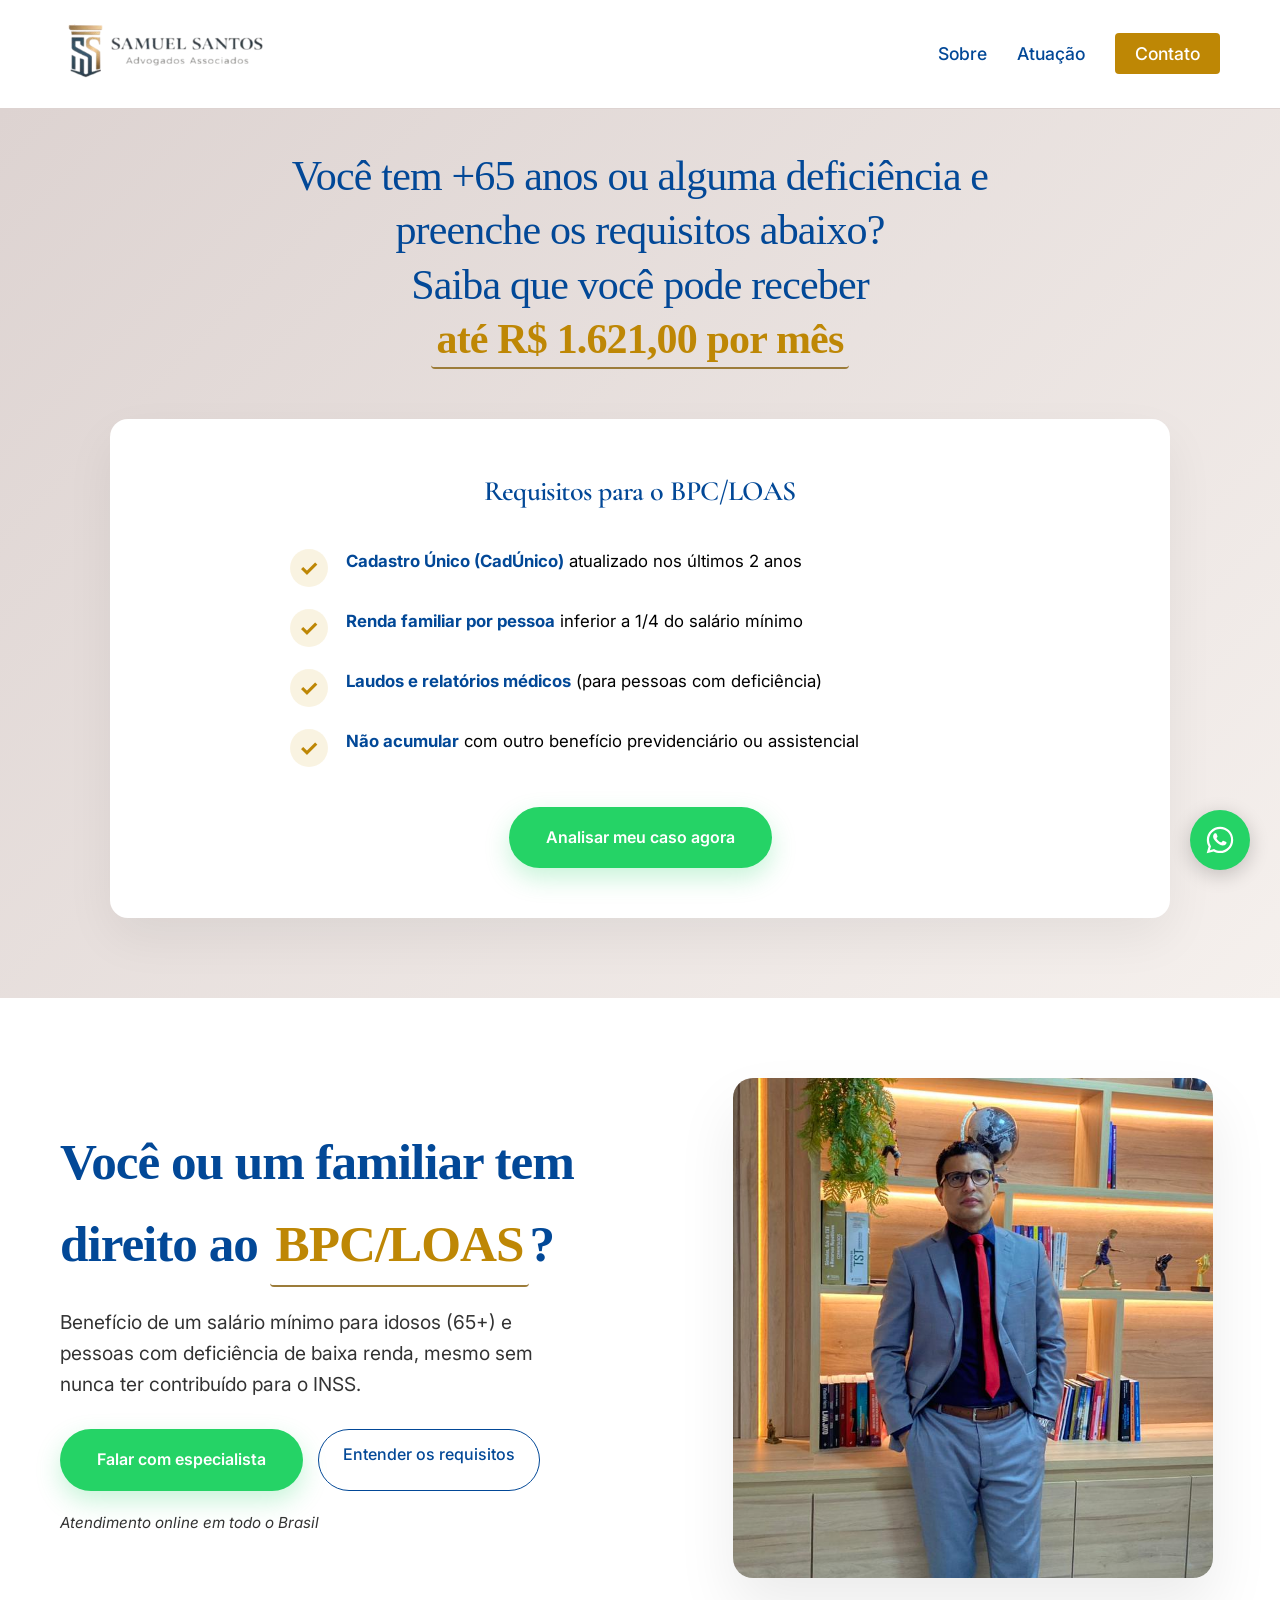
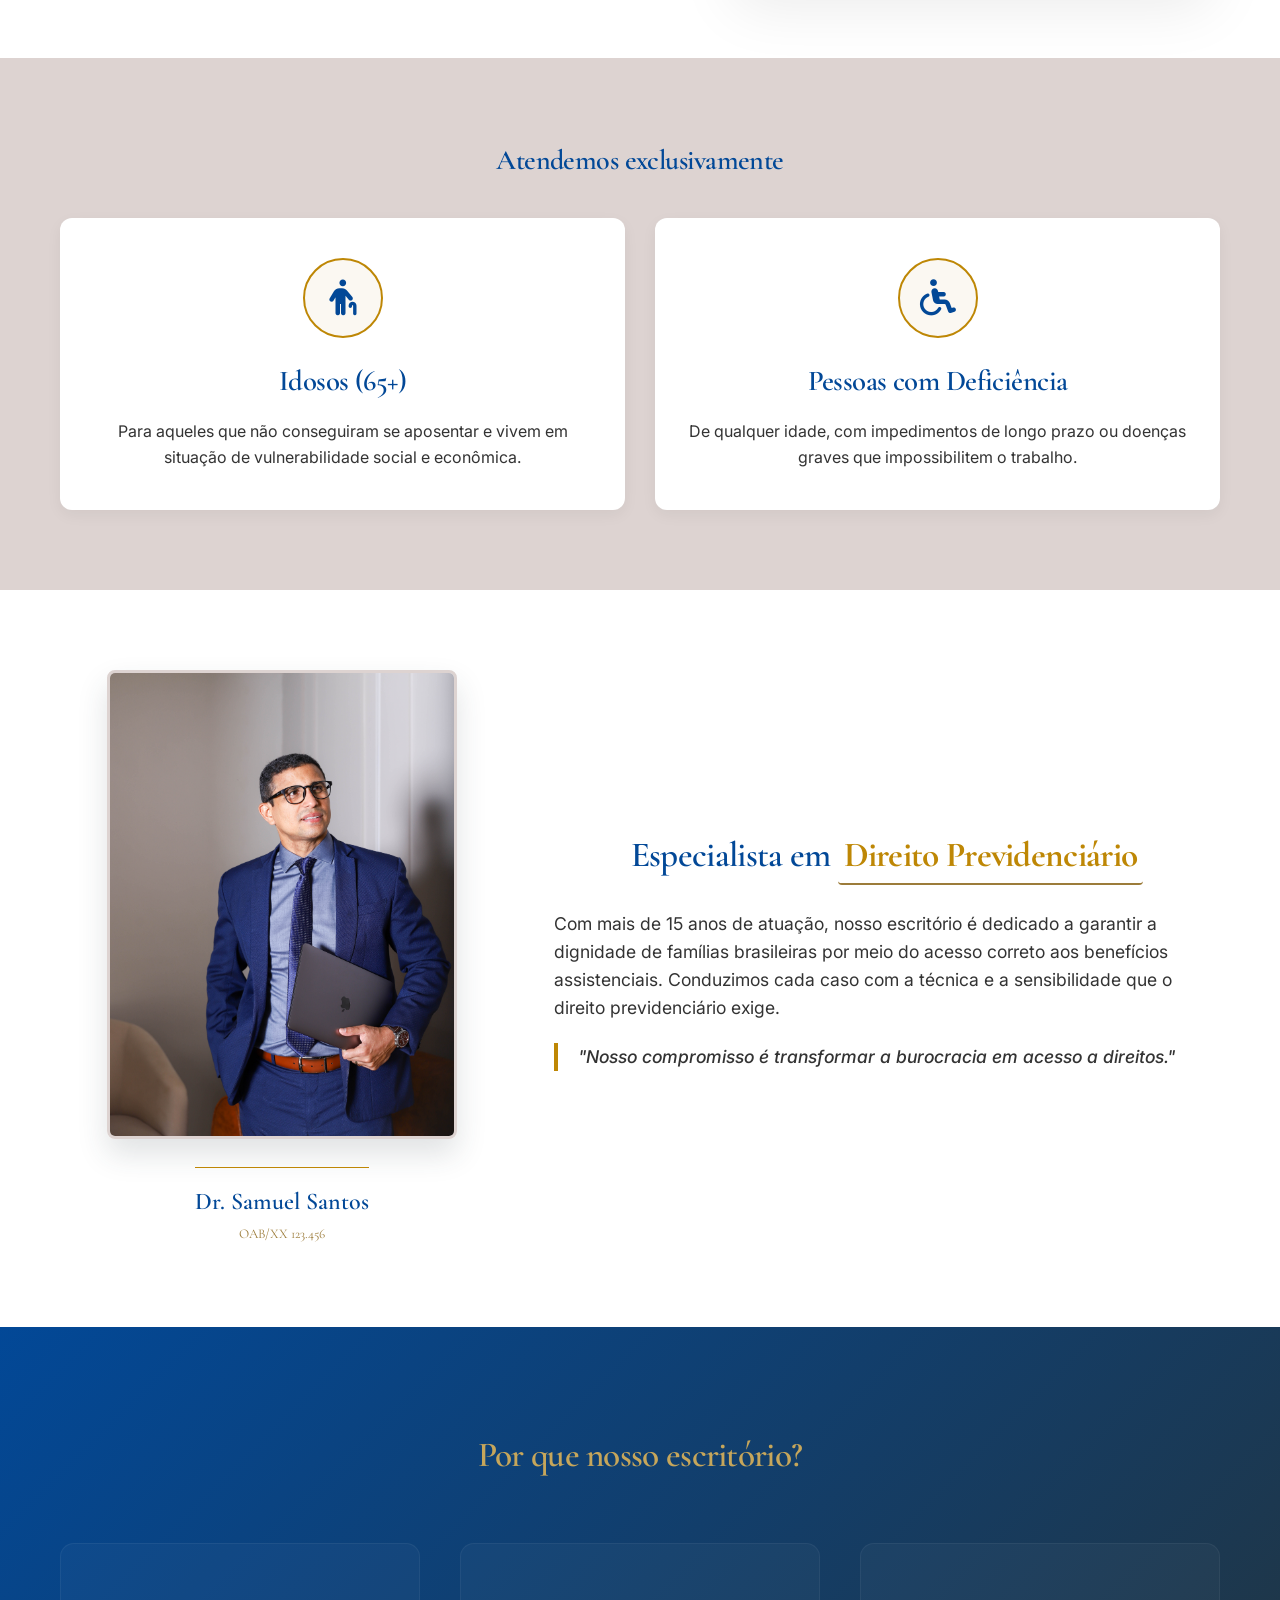
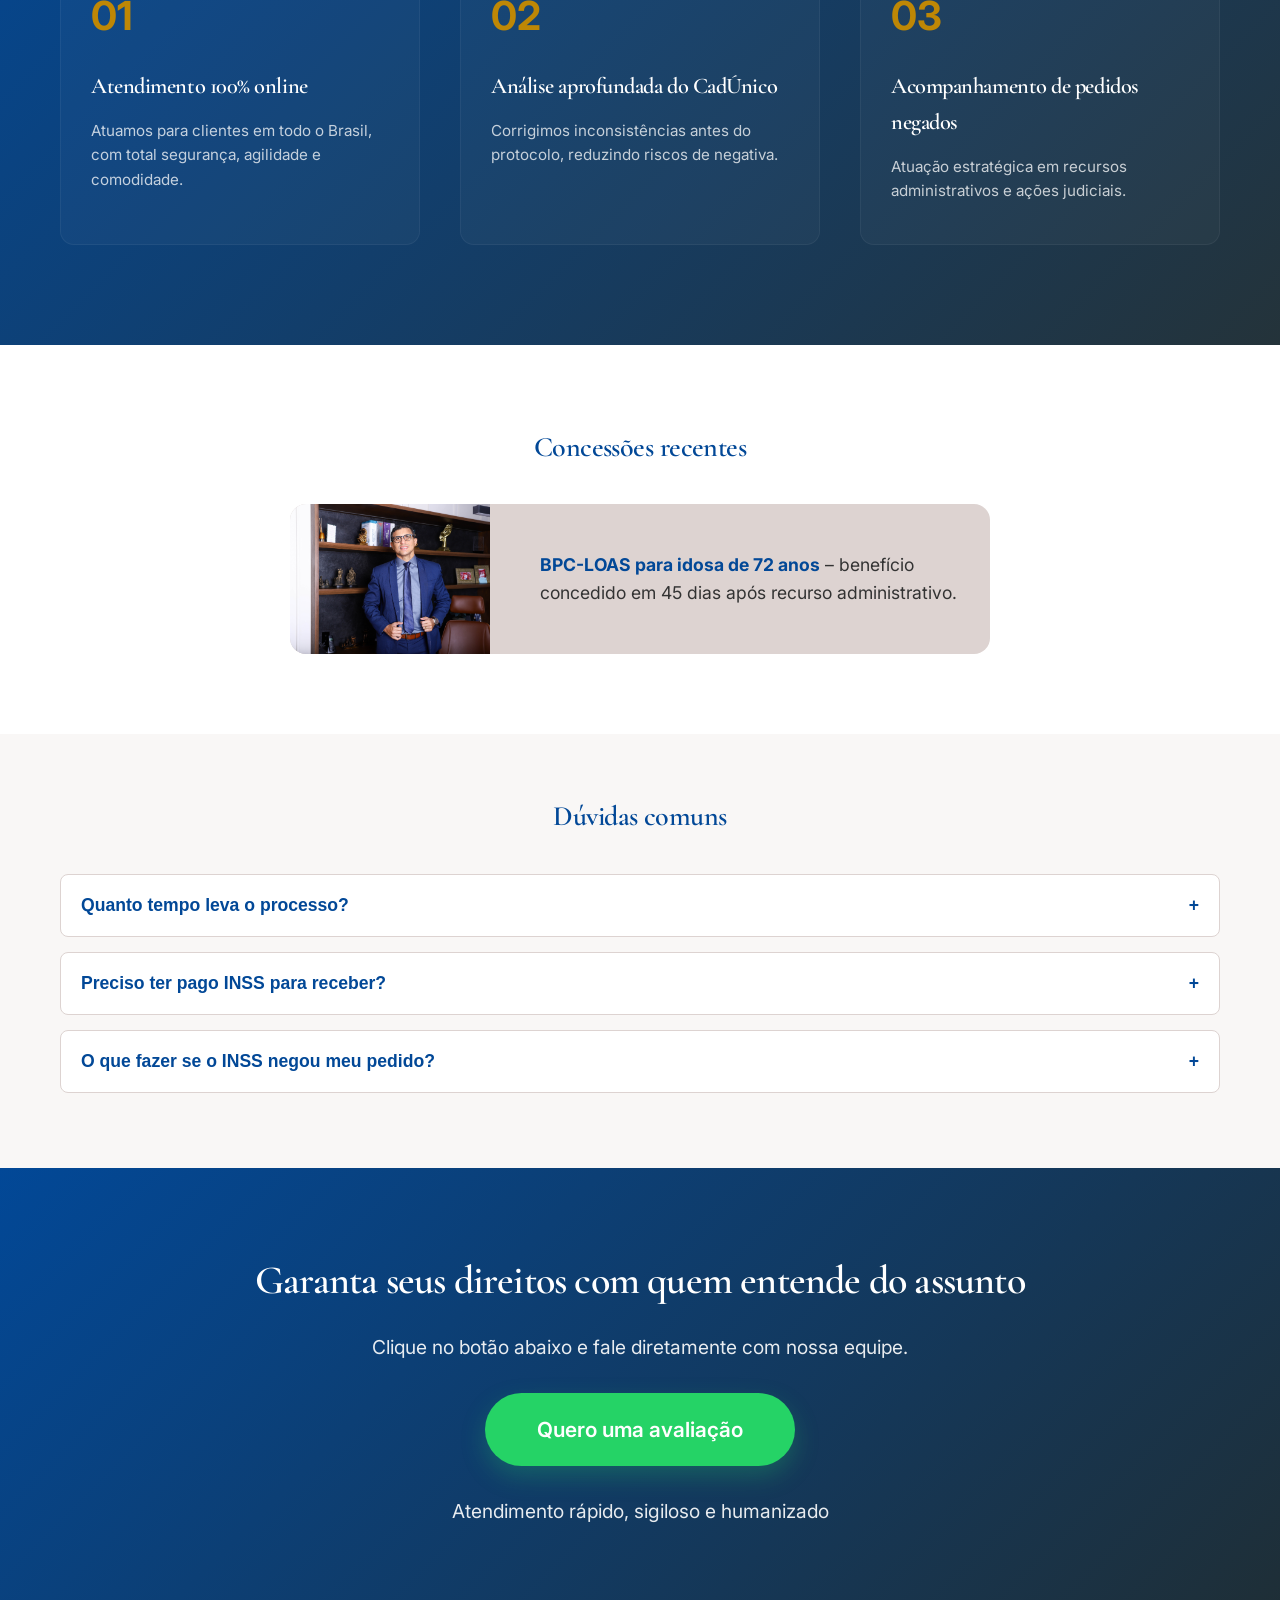
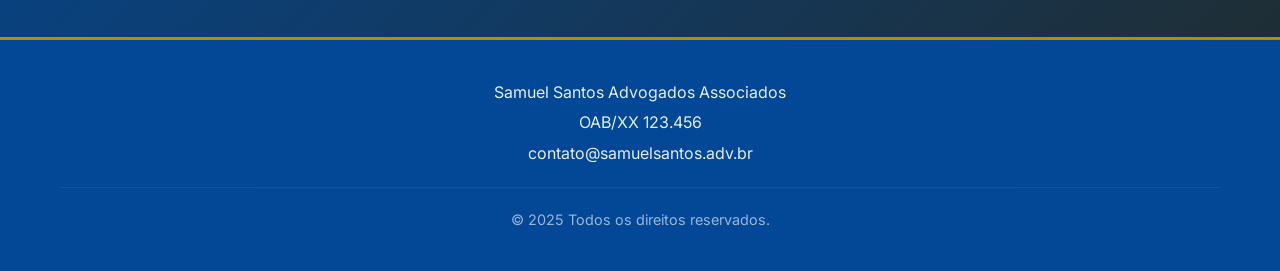
==== commit 8c3b8383: "Update index.html" ====
--- a/bpcLoas/index.html
+++ b/bpcLoas/index.html
@@ -95,7 +95,7 @@
             </div>
             <div class="hero-imagem">
                 <!-- ESPAÇO PARA IMAGEM DE FUNDO (hero-bg.jpg) -->
-                <img src="imagens/hero-bg.JPEG" alt="Atendimento jurídico humanizado" class="img-hero">
+                <img src="imagens/hero-bg.jpeg" alt="Atendimento jurídico humanizado" class="img-hero">
             </div>
         </div>
     </section>
@@ -245,4 +245,5 @@
     <!-- JS Externo -->
     <script src="js/scripts.js"></script>
 </body>
-</html>+
+</html>
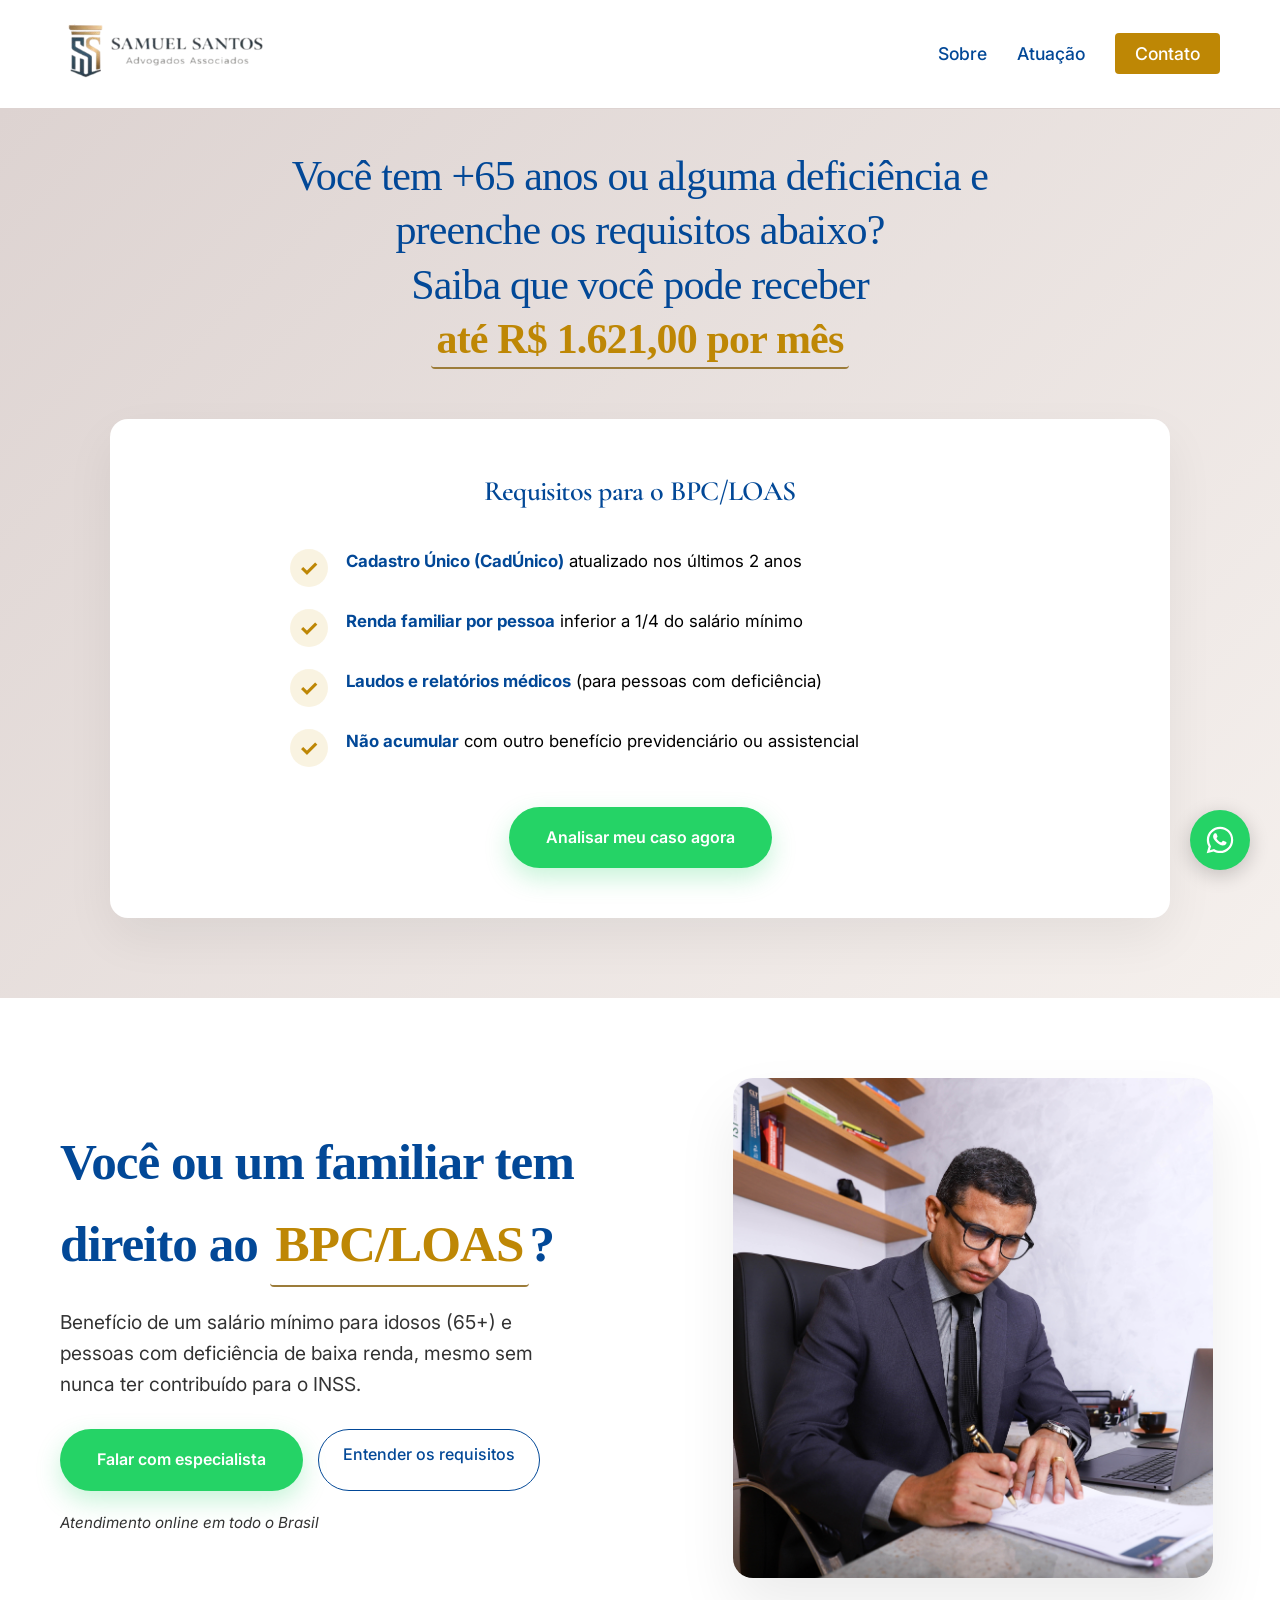
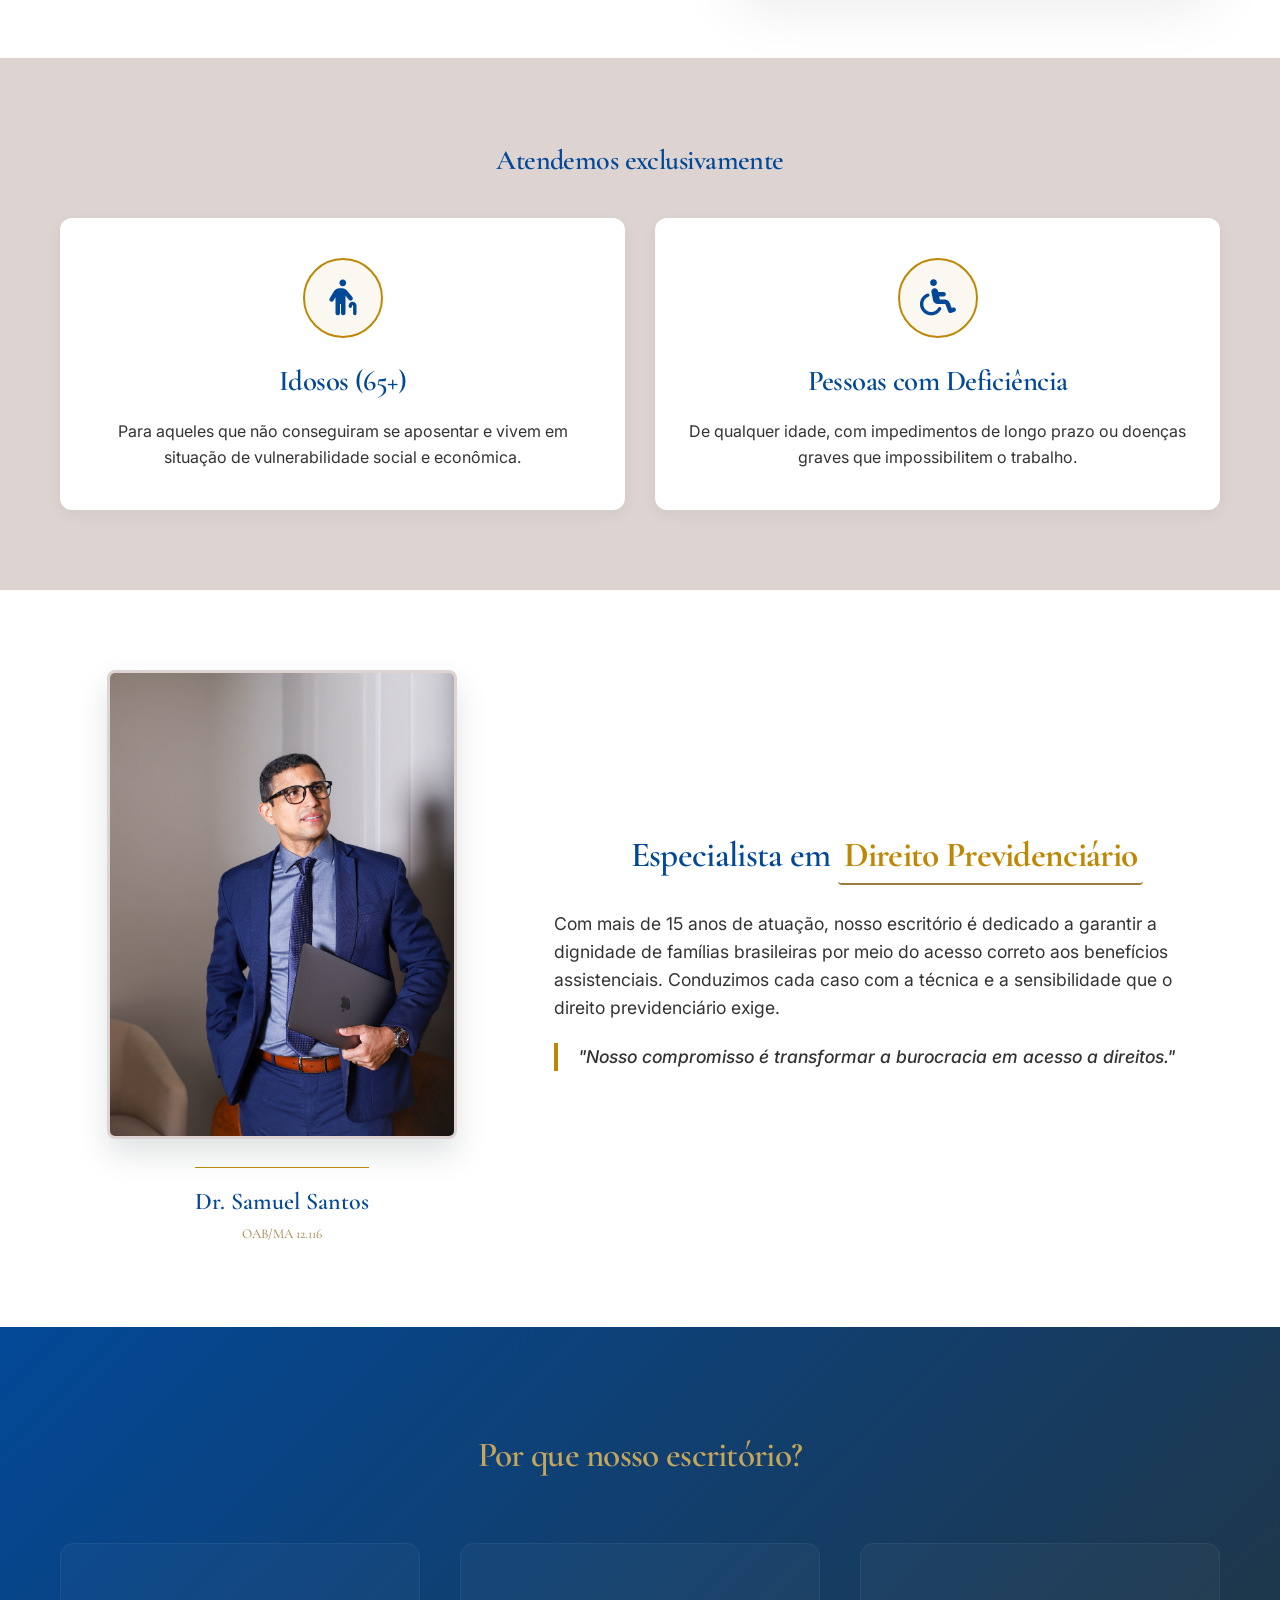
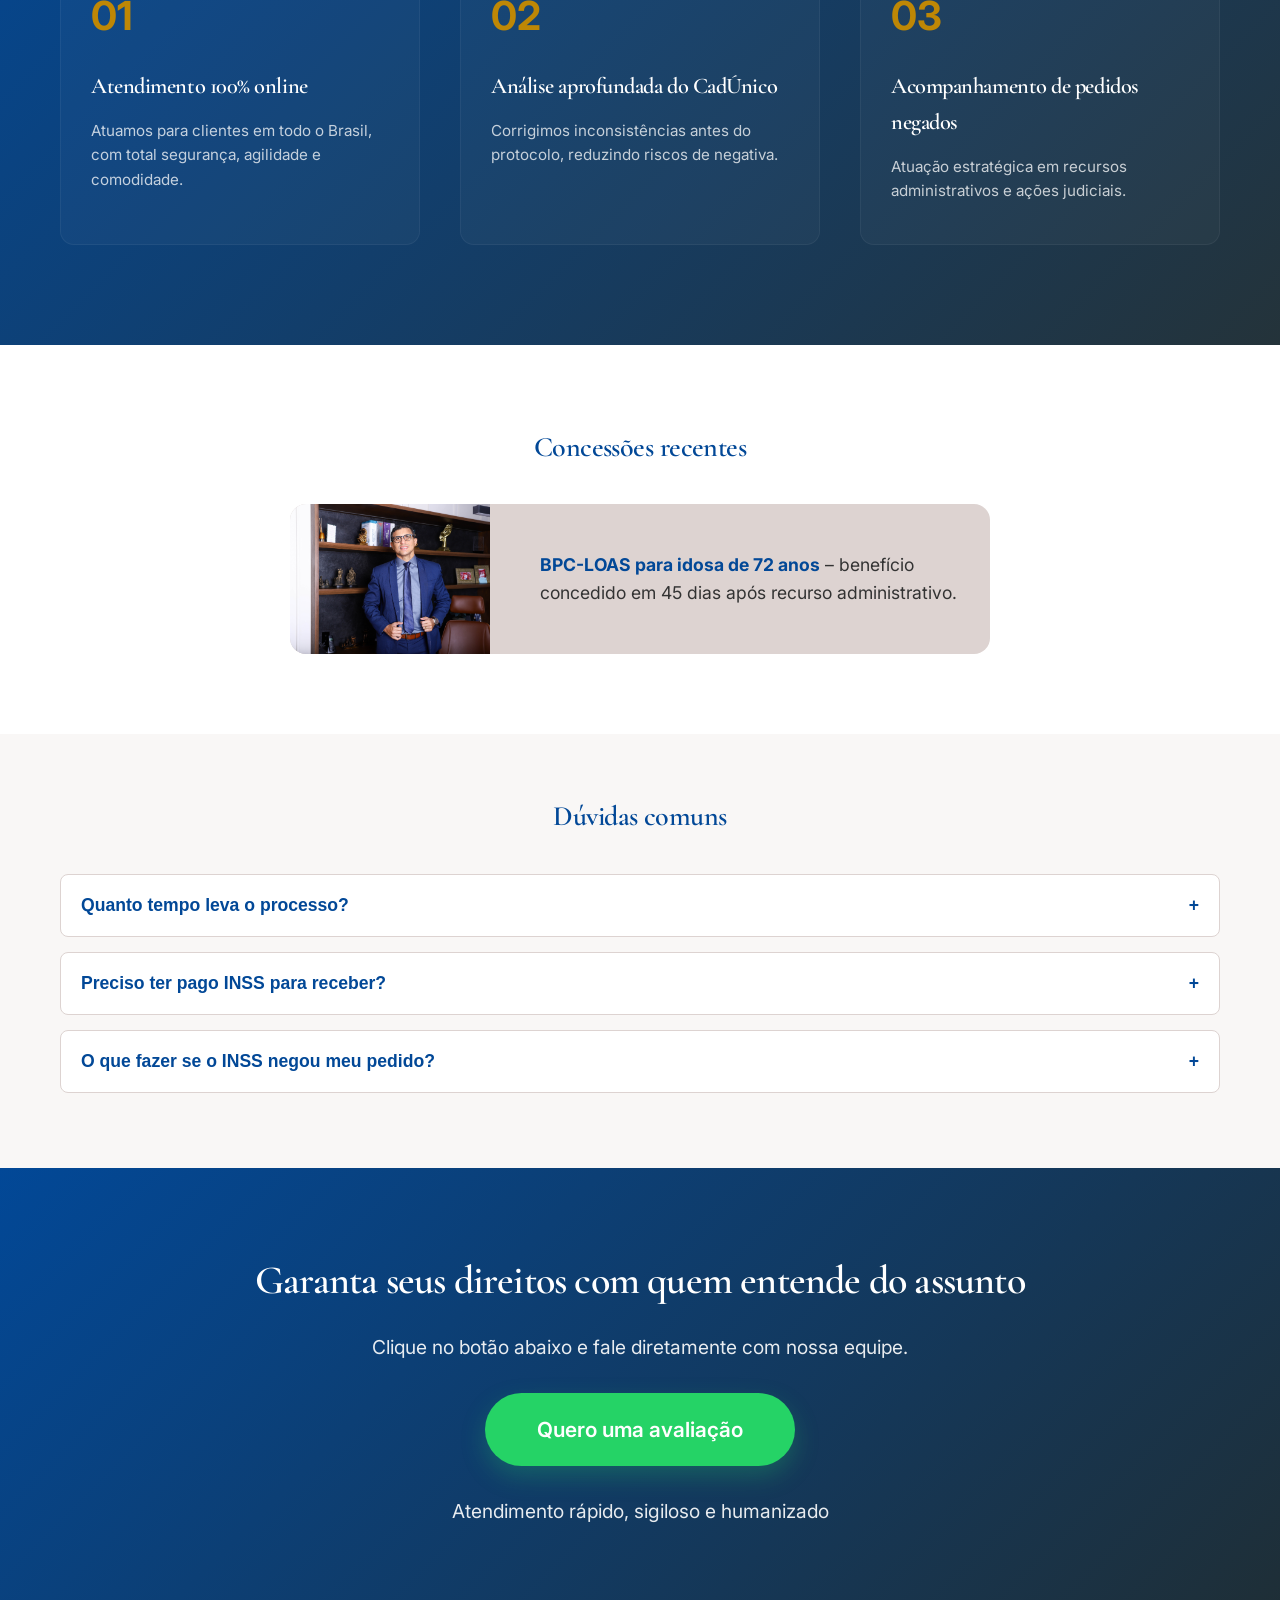
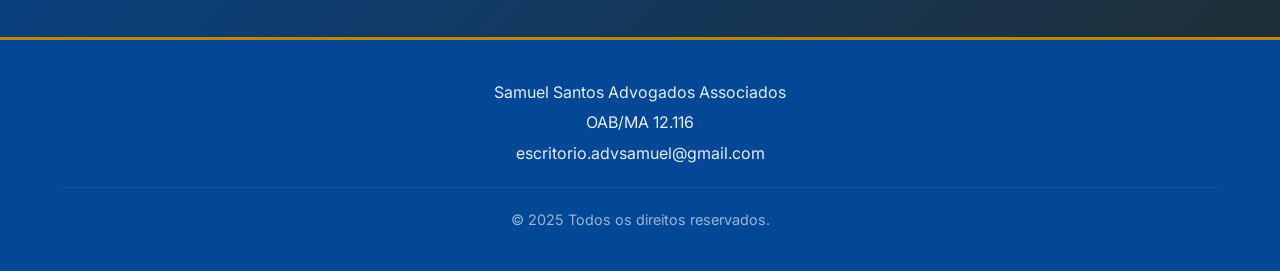
==== commit 98b11c99: "Update index.html" ====
--- a/bpcLoas/index.html
+++ b/bpcLoas/index.html
@@ -72,7 +72,7 @@
                 </div>
 
                 <div class="cta-requisitos">
-                    <a href="https://wa.me/5511999999999" class="btn-whatsapp">
+                    <a href="https://api.whatsapp.com/send/?phone=5598988746734" class="btn-whatsapp">
                         Analisar meu caso agora
                     </a>
                 </div>
@@ -88,14 +88,14 @@
                 <h1>Você ou um familiar tem direito ao <span class="destaque-dourado">BPC/LOAS</span>?</h1>
                 <p class="subtitulo-hero">Benefício de um salário mínimo para idosos (65+) e pessoas com deficiência de baixa renda, mesmo sem nunca ter contribuído para o INSS.</p>
                 <div class="hero-ctas">
-                    <a href="https://wa.me/5511999999999" class="btn-whatsapp" target="_blank">Falar com especialista</a>
+                    <a href="https://api.whatsapp.com/send/?phone=5598988746734" class="btn-whatsapp" target="_blank">Falar com especialista</a>
                     <a href="#requisitos" class="btn-secundario">Entender os requisitos</a>
                 </div>
                 <p class="nota-atendimento">Atendimento online em todo o Brasil</p>
             </div>
             <div class="hero-imagem">
                 <!-- ESPAÇO PARA IMAGEM DE FUNDO (hero-bg.jpg) -->
-                <img src="imagens/hero-bg.jpeg" alt="Atendimento jurídico humanizado" class="img-hero">
+                <img src="imagens/hero-bg.JPEG" alt="Atendimento jurídico humanizado" class="img-hero">
             </div>
         </div>
     </section>
@@ -131,7 +131,7 @@
                 <img src="imagens/foto-advogado.JPEG" alt="Dr. Samuel Santos" class="foto-advogado">
                 <div class="assinatura-dourada">
                     <span>Dr. Samuel Santos</span>
-                    <small>OAB/XX 123.456</small>
+                    <small>OAB/MA 12.116</small>
                 </div>    
             </div>    
             <div class="sobre-texto">
@@ -218,7 +218,7 @@
         <div class="container">
             <h2>Garanta seus direitos com quem entende do assunto</h2>
             <p>Clique no botão abaixo e fale diretamente com nossa equipe.</p>
-            <a href="https://wa.me/5511999999999" class="btn-whatsapp btn-grande" target="_blank">
+            <a href="https://api.whatsapp.com/send/?phone=5598988746734" class="btn-whatsapp btn-grande" target="_blank">
                 Quero uma avaliação
             </a>
             <p class="nota-rodape">Atendimento rápido, sigiloso e humanizado</p>
@@ -230,20 +230,19 @@
         <div class="container">
             <div class="rodape-info">
                 <p>Samuel Santos Advogados Associados</p>
-                <p>OAB/XX 123.456</p>
-                <p>contato@samuelsantos.adv.br</p>
+                <p>OAB/MA 12.116</p>
+                <p>escritorio.advsamuel@gmail.com</p>
             </div>
             <p class="copyright">© 2025 Todos os direitos reservados.</p>
         </div>
     </footer>
 
     <!-- BOTÃO FLUTUANTE WHATSAPP -->
-    <a href="https://wa.me/5511999999999" class="whatsapp-float" target="_blank">
+    <a href="https://api.whatsapp.com/send/?phone=5598988746734" class="whatsapp-float" target="_blank">
         <img src="data:image/svg+xml,%3Csvg xmlns='http://www.w3.org/2000/svg' width='32' height='32' viewBox='0 0 24 24' fill='%23ffffff'%3E%3Cpath d='M19.05 4.91A9.816 9.816 0 0 0 12.04 2c-5.46 0-9.91 4.45-9.91 9.91 0 1.75.46 3.45 1.32 4.95L2 22l5.25-1.38c1.45.79 3.08 1.21 4.74 1.21 5.46 0 9.91-4.45 9.91-9.91 0-2.65-1.03-5.14-2.9-7.01zm-7.01 15.24c-1.48 0-2.93-.4-4.2-1.15l-.3-.18-3.12.82.83-3.04-.2-.31a8.264 8.264 0 0 1-1.26-4.38c0-4.54 3.7-8.24 8.24-8.24 2.2 0 4.27.86 5.82 2.42a8.183 8.183 0 0 1 2.41 5.83c.02 4.54-3.68 8.23-8.22 8.23z'/%3E%3Cpath d='M16.15 13.4c-.24-.12-1.43-.71-1.65-.79-.22-.08-.38-.12-.54.12-.16.24-.63.79-.77.95-.14.16-.29.18-.53.06-.24-.12-1.01-.37-1.92-1.18-.71-.63-1.19-1.41-1.33-1.65-.14-.24-.02-.37.1-.49.11-.11.24-.29.36-.43.12-.14.16-.24.24-.4.08-.16.04-.3-.02-.42-.06-.12-.54-1.3-.74-1.78-.2-.48-.4-.42-.55-.43h-.47c-.16 0-.42.06-.64.3-.22.24-.86.84-.86 2.05 0 1.21.88 2.38 1 2.54.12.16 1.73 2.64 4.19 3.62.59.23 1.05.37 1.41.47.59.16 1.13.14 1.56.09.48-.06 1.48-.61 1.69-1.2.21-.59.21-1.1.15-1.21-.06-.11-.22-.17-.46-.29z'/%3E%3C/svg%3E" alt="WhatsApp">
     </a>
 
     <!-- JS Externo -->
     <script src="js/scripts.js"></script>
 </body>
-
 </html>
